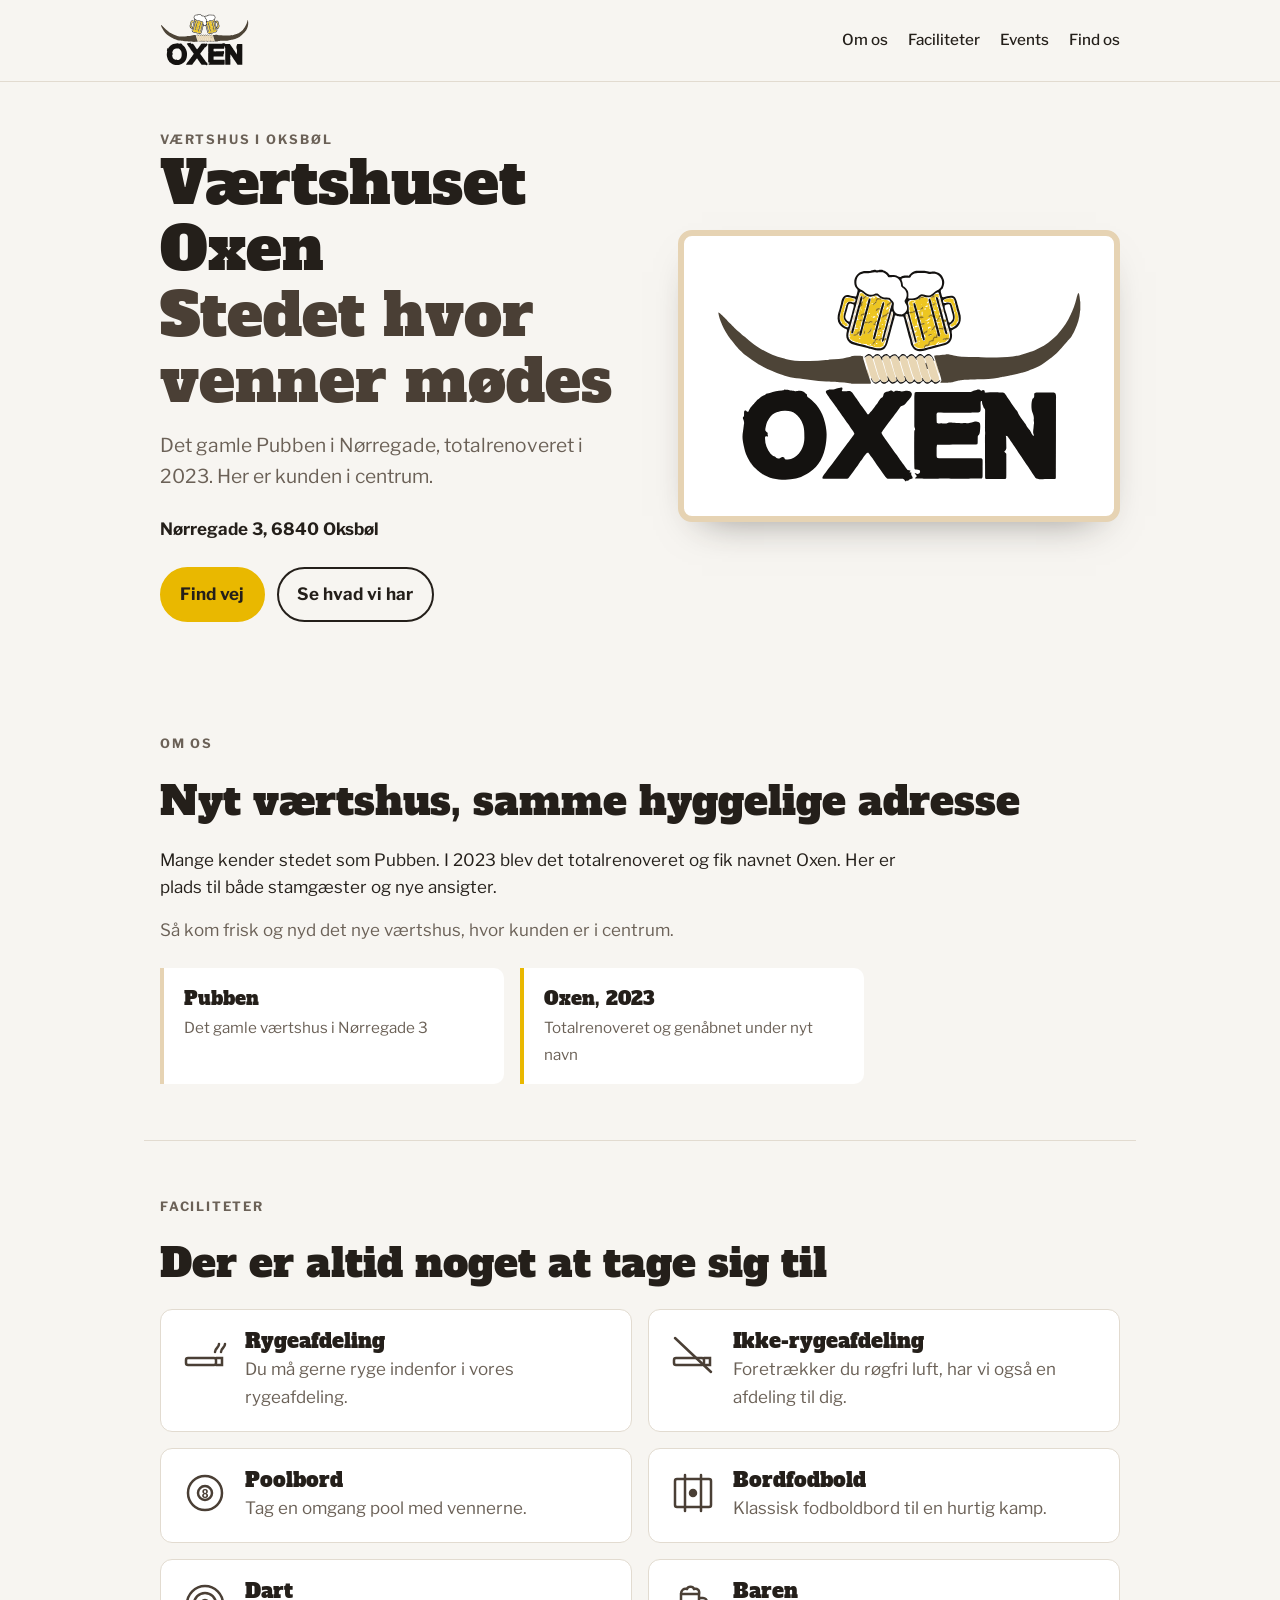
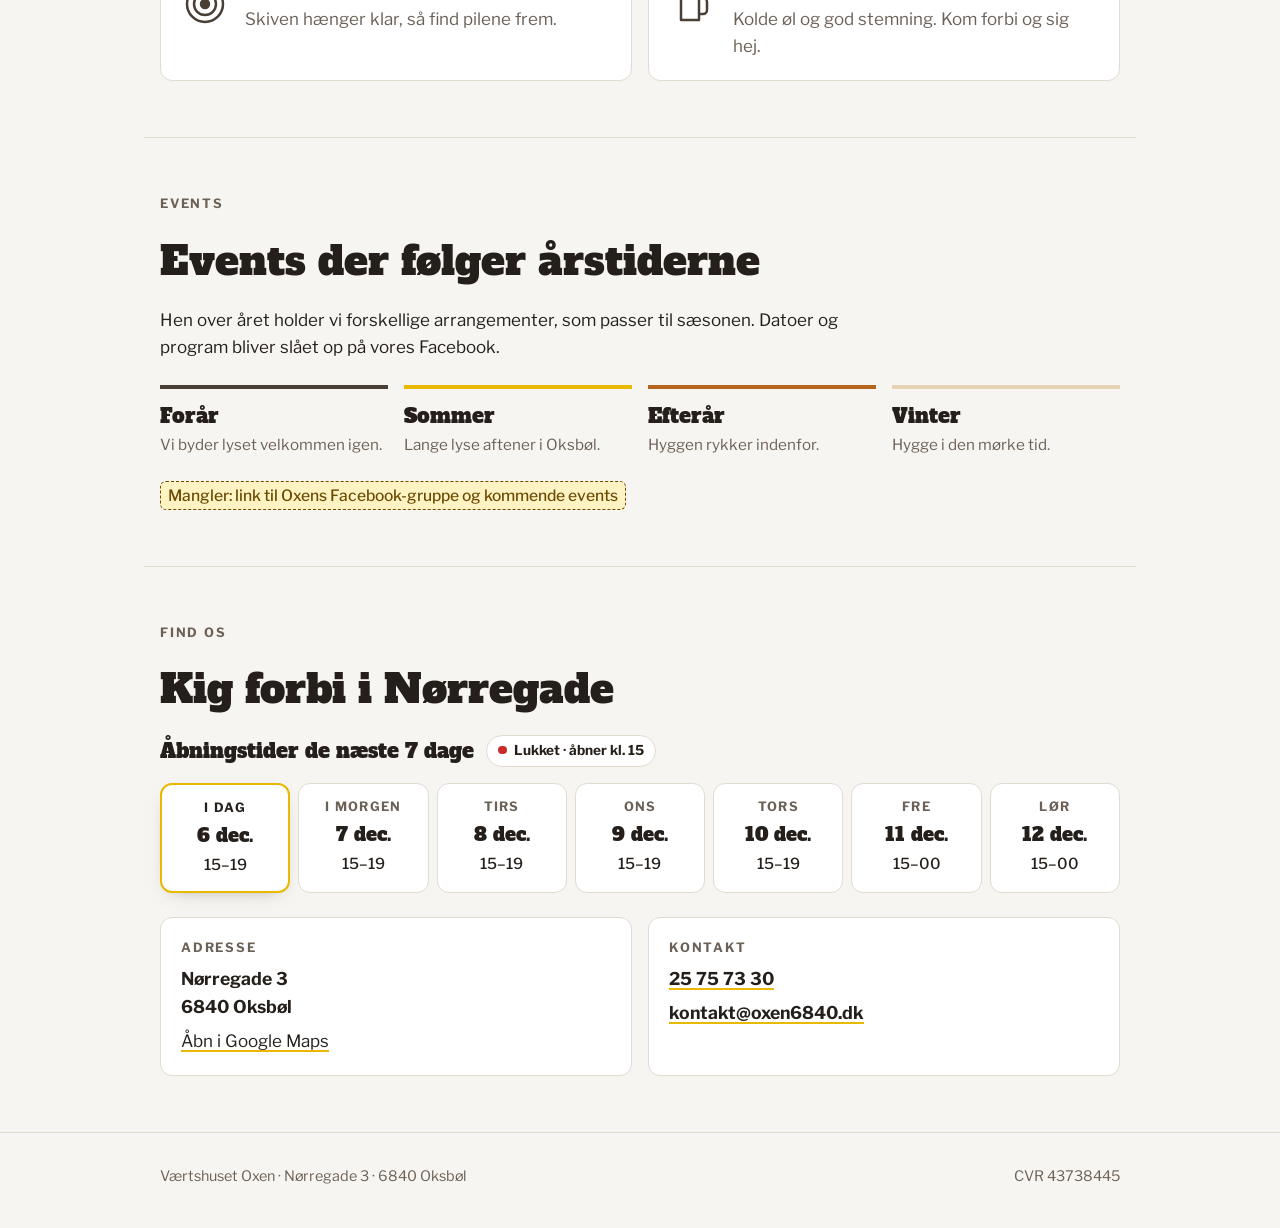
==== index.html @ 6329ebc4 "Tilføj e-mail kontakt@oxen6840.dk Co-Authored-By: Claude Opus 5.5 (1M context) <noreply@anthropic.co" ====
<!doctype html>
<html lang="da">
<head>
<meta charset="utf-8">
<meta name="viewport" content="width=device-width, initial-scale=1, viewport-fit=cover">
<title>Værtshuset Oxen</title>
<meta name="description" content="Værtshuset Oxen i Nørregade 3, Oksbøl. Stedet hvor venner mødes. Tidligere Pubben, totalrenoveret i 2023. Ryge- og ikke-rygeafdeling, poolbord, bordfodbold og dart.">
<meta property="og:title" content="Værtshuset Oxen, Oksbøl">
<meta property="og:description" content="Stedet hvor venner mødes. Nørregade 3, 6840 Oksbøl.">
<link rel="canonical" href="https://oxen6840.dk/">
<meta property="og:url" content="https://oxen6840.dk/">
<meta property="og:type" content="website">
<meta property="og:locale" content="da_DK">
<meta property="og:image" content="https://oxen6840.dk/oxen-logo.jpg">
<link rel="icon" href="oxen-logo.svg" type="image/svg+xml">
<link rel="preconnect" href="https://fonts.googleapis.com">
<link rel="preconnect" href="https://fonts.gstatic.com" crossorigin>
<link rel="stylesheet" href="https://fonts.googleapis.com/css2?family=Alfa+Slab+One&family=Libre+Franklin:wght@400;500;700&display=swap">
<style>
/* Layout: et skilt over baren. Logoet på en hvid plade, derefter korte sektioner i én kolonne med et 2x2-gitter til faciliteterne. */
:root {
  --bg: #f7f5f1;         /* lys, let varm grund */
  --surface: #ffffff;
  --ink: #241f1a;        /* næsten sort, trukket mod hornets brun */
  --muted: #6b6157;
  --horn: #4a3f35;       /* hornene i logoet */
  --beer: #e9b800;       /* øllet i logoet */
  --beer-ink: #241f1a;
  --rope: #e6d3b3;       /* rebet om hornene */
  --line: #e2dbd0;
  --logo-ink: #141210;
  --logo-horn: #4d4437;
  --todo-bg: #fff3c4;
  --todo-ink: #6a4b00;
  --display: "Alfa Slab One", "Rockwell", "Georgia", serif;
  --body: "Libre Franklin", "Helvetica Neue", Arial, sans-serif;
  color-scheme: light;
}
@media (prefers-color-scheme: dark) {
  :root:not([data-theme="light"]) {
    --bg: #1b1713; --surface: #26201b; --ink: #f2ece4; --muted: #b4a898;
    --horn: #d9c7ad; --beer: #f2c318; --beer-ink: #1b1713; --rope: #4d4133;
    --line: #3a3129; --logo-ink: #f2ece4; --logo-horn: #9a8770; --todo-bg: #4a3b00; --todo-ink: #ffe27a; color-scheme: dark;
  }
}
:root[data-theme="dark"] {
  --bg: #1b1713; --surface: #26201b; --ink: #f2ece4; --muted: #b4a898;
  --horn: #d9c7ad; --beer: #f2c318; --beer-ink: #1b1713; --rope: #4d4133;
  --line: #3a3129; --logo-ink: #f2ece4; --logo-horn: #9a8770; --todo-bg: #4a3b00; --todo-ink: #ffe27a; color-scheme: dark;
}

* { box-sizing: border-box; }
html { -webkit-text-size-adjust: 100%; }
body {
  margin: 0;
  background: var(--bg);
  color: var(--ink);
  font-family: var(--body);
  font-size: 1.0625rem;
  line-height: 1.6;
}
img { max-width: 100%; height: auto; display: block; }
a { color: inherit; text-decoration-color: var(--beer); text-decoration-thickness: 2px; text-underline-offset: 3px; }
a:focus-visible, button:focus-visible { outline: 3px solid var(--beer); outline-offset: 3px; border-radius: 4px; }

.wrap {
  max-width: 62rem;
  margin: 0 auto;
  padding-left: max(16px, env(safe-area-inset-left, 0px));
  padding-right: max(16px, env(safe-area-inset-right, 0px));
}

h1, h2, h3 { font-family: var(--display); font-weight: 400; line-height: 1.1; text-wrap: balance; margin: 0; }
h2 { font-size: clamp(1.75rem, 4vw, 2.5rem); }
h3 { font-size: 1.25rem; }
p { margin: 0; }
.eyebrow {
  font-size: .8rem; font-weight: 700; letter-spacing: .14em; text-transform: uppercase; color: var(--muted);
}

/* Navigation */
.nav { border-bottom: 1px solid var(--line); }
.nav .wrap { display: flex; align-items: center; justify-content: space-between; gap: 1rem; padding-block: .9rem; flex-wrap: wrap; }
.nav .brand { display: block; color: var(--logo-ink); line-height: 0; }
.nav .brand svg { display: block; height: 52px; width: auto; }
.nav ul { list-style: none; display: flex; gap: 1.25rem; margin: 0; padding: 0; flex-wrap: wrap; font-weight: 500; font-size: .95rem; }
.nav ul a { text-decoration: none; }
.nav ul a:hover { text-decoration: underline; text-decoration-color: var(--beer); }

/* Hero */
.hero .wrap { display: grid; gap: 2rem; padding-block: 3rem 3.5rem; grid-template-columns: 1.1fr 1fr; align-items: center; }
.sign {
  background: #ffffff;              /* logoet har hvid baggrund, så pladen er altid hvid */
  border-radius: 14px;
  padding: clamp(1rem, 3vw, 2rem);
  border: 6px solid var(--rope);
  box-shadow: 0 18px 40px -24px rgba(36, 31, 26, .55);
}
.hero h1 { font-size: clamp(2.4rem, 6vw, 3.75rem); }
.hero h1 span { display: block; color: var(--horn); }
.hero .lead { margin-top: 1rem; font-size: 1.2rem; max-width: 34ch; color: var(--muted); }
.hero .addr { margin-top: 1.5rem; font-weight: 700; }
.actions { display: flex; gap: .75rem; flex-wrap: wrap; margin-top: 1.5rem; }
.btn {
  display: inline-flex; align-items: center; gap: .5rem; padding: .75rem 1.15rem;
  border-radius: 999px; font-weight: 700; text-decoration: none; border: 2px solid var(--ink);
}
.btn.primary { background: var(--beer); color: var(--beer-ink); border-color: var(--beer); }
.btn:hover { transform: translateY(-1px); }

/* Sektioner */
section.block .wrap { padding-block: 3.5rem; display: grid; gap: 1.5rem; }
section.block + section.block .wrap { border-top: 1px solid var(--line); }
.prose { max-width: 62ch; display: grid; gap: 1rem; color: var(--ink); }
.prose .muted { color: var(--muted); }

/* Historie: før og nu */
.timeline { display: grid; grid-template-columns: repeat(2, minmax(0, 1fr)); gap: 1rem; max-width: 44rem; }
.timeline div { padding: 1rem 1.25rem; border-left: 4px solid var(--rope); background: var(--surface); border-radius: 0 10px 10px 0; }
.timeline div:last-child { border-left-color: var(--beer); }
.timeline strong { display: block; font-family: var(--display); font-weight: 400; font-size: 1.15rem; }
.timeline span { color: var(--muted); font-size: .95rem; }

/* Faciliteter */
.grid { display: grid; grid-template-columns: repeat(2, minmax(0, 1fr)); gap: 1rem; }
.item {
  background: var(--surface); border: 1px solid var(--line); border-radius: 12px;
  padding: 1.25rem; display: grid; grid-template-columns: 3rem minmax(0, 1fr); gap: 1rem; align-items: start;
}
.item svg { width: 3rem; height: 3rem; color: var(--horn); }
.item p { color: var(--muted); margin-top: .25rem; }

/* Årstider */
.seasons { display: grid; grid-template-columns: repeat(4, minmax(0, 1fr)); gap: 1rem; }
.season { padding-top: 1rem; border-top: 4px solid var(--horn); }
.season:nth-child(2) { border-top-color: var(--beer); }
.season:nth-child(3) { border-top-color: #b5651d; }
.season:nth-child(4) { border-top-color: var(--rope); }
.season p { color: var(--muted); font-size: .95rem; margin-top: .35rem; }

/* Besøg */
.visit { display: grid; grid-template-columns: repeat(2, minmax(0, 1fr)); gap: 1rem; }

/* Åbningstider, 7 dage */
.hours { display: grid; gap: 1rem; }
.hours-head { display: flex; align-items: center; gap: .75rem; flex-wrap: wrap; }
.status { font-size: .85rem; font-weight: 700; padding: .25rem .7rem; border-radius: 999px; background: var(--surface); border: 1px solid var(--line); }
.status::before { content: ""; display: inline-block; width: .55rem; height: .55rem; border-radius: 50%; margin-right: .45rem; vertical-align: .05rem; background: var(--muted); }
.status.open::before { background: #2f9e44; }
.status.closed::before { background: #c92a2a; }
.days { list-style: none; margin: 0; padding: 0; display: grid; grid-template-columns: repeat(7, minmax(0, 1fr)); gap: .5rem; }
.day { background: var(--surface); border: 1px solid var(--line); border-radius: 12px; padding: .85rem .75rem; display: grid; gap: .15rem; text-align: center; align-content: start; }
.day .wd { font-size: .8rem; font-weight: 700; letter-spacing: .1em; text-transform: uppercase; color: var(--muted); }
.day .dt { font-family: var(--display); font-size: 1.15rem; }
.day .tm { font-variant-numeric: tabular-nums; font-weight: 500; font-size: .95rem; }
.day.is-closed .tm { color: var(--muted); }
.day.is-unknown .tm { color: var(--todo-ink); }
.day.today { border: 2px solid var(--beer); box-shadow: 0 6px 18px -12px rgba(36, 31, 26, .5); }
.day.today .wd { color: var(--ink); }
.day .special { font-size: .75rem; color: var(--muted); }
.hours-note { color: var(--muted); }
.card { background: var(--surface); border: 1px solid var(--line); border-radius: 12px; padding: 1.25rem; display: grid; gap: .4rem; align-content: start; }
.card .val { font-weight: 700; font-size: 1.1rem; font-variant-numeric: tabular-nums; }
.card small { color: var(--muted); font-size: .85rem; line-height: 1.45; }

/* Felter der mangler info */
.todo {
  display: inline-block; background: var(--todo-bg); color: var(--todo-ink);
  border: 1px dashed currentColor; border-radius: 6px; padding: .05rem .45rem; font-weight: 500; font-size: .92em;
}

footer { border-top: 1px solid var(--line); color: var(--muted); font-size: .9rem; }
footer .wrap { padding-block: 2rem 2.5rem; display: flex; justify-content: space-between; gap: 1rem; flex-wrap: wrap; }

@media (max-width: 820px) {
  .hero .wrap { grid-template-columns: 1fr; padding-block: 2rem 2.5rem; }
  .seasons { grid-template-columns: repeat(2, minmax(0, 1fr)); }
  .visit { grid-template-columns: 1fr; }
  .days { grid-template-columns: 1fr; }
  .day { grid-template-columns: 5.5rem minmax(0, 1fr) auto; align-items: center; text-align: left; gap: .75rem; padding: .7rem 1rem; }
  .day .special { grid-column: 2 / 4; }
}
@media (max-width: 560px) {
  .grid, .timeline { grid-template-columns: 1fr; }
  .nav ul { gap: .9rem; font-size: .9rem; }
}
@media (prefers-reduced-motion: reduce) { .btn:hover { transform: none; } }
</style>
</head>
<body>

<header class="nav">
  <div class="wrap">
    <a class="brand" href="#top" aria-label="Oxen, til forsiden"><svg viewBox="-10 -10 1939 1143" width="89" height="52" aria-hidden="true"><use href="oxen-logo.svg#logo"/></svg></a>
    <nav aria-label="Hovedmenu">
      <ul>
        <li><a href="#om">Om os</a></li>
        <li><a href="#faciliteter">Faciliteter</a></li>
        <li><a href="#events">Events</a></li>
        <li><a href="#besog">Find os</a></li>
      </ul>
    </nav>
  </div>
</header>

<main id="top">
  <section class="hero">
    <div class="wrap">
      <div>
        <p class="eyebrow">Værtshus i Oksbøl</p>
        <h1>Værtshuset Oxen <span>Stedet hvor venner mødes</span></h1>
        <p class="lead">Det gamle Pubben i Nørregade, totalrenoveret i 2023. Her er kunden i centrum.</p>
        <p class="addr">Nørregade 3, 6840 Oksbøl</p>
        <div class="actions">
          <a class="btn primary" href="#besog">Find vej</a>
          <a class="btn" href="#faciliteter">Se hvad vi har</a>
        </div>
      </div>
      <div class="sign">
        <img src="oxen-logo.svg" width="960" height="566" alt="Oxen-logoet: to skummende ølkrus over et par oksehorn">
      </div>
    </div>
  </section>

  <section class="block" id="om">
    <div class="wrap">
      <p class="eyebrow">Om os</p>
      <h2>Nyt værtshus, samme hyggelige adresse</h2>
      <div class="prose">
        <p>Mange kender stedet som Pubben. I 2023 blev det totalrenoveret og fik navnet Oxen. Her er plads til både stamgæster og nye ansigter.</p>
        <p class="muted">Så kom frisk og nyd det nye værtshus, hvor kunden er i centrum.</p>
      </div>
      <div class="timeline" aria-label="Stedets historie">
        <div><strong>Pubben</strong><span>Det gamle værtshus i Nørregade 3</span></div>
        <div><strong>Oxen, 2023</strong><span>Totalrenoveret og genåbnet under nyt navn</span></div>
      </div>
    </div>
  </section>

  <section class="block" id="faciliteter">
    <div class="wrap">
      <p class="eyebrow">Faciliteter</p>
      <h2>Der er altid noget at tage sig til</h2>
      <div class="grid">
        <div class="item">
          <svg viewBox="0 0 48 48" fill="none" stroke="currentColor" stroke-width="2.5" stroke-linecap="round" aria-hidden="true"><rect x="5" y="28" width="30" height="7" rx="2"/><path d="M35 28h6v7h-6"/><path d="M40 22c0-4 4-4 4-8M34 22c0-4 4-4 4-8"/></svg>
          <div><h3>Rygeafdeling</h3><p>Du må gerne ryge indenfor i vores rygeafdeling.</p></div>
        </div>
        <div class="item">
          <svg viewBox="0 0 48 48" fill="none" stroke="currentColor" stroke-width="2.5" stroke-linecap="round" aria-hidden="true"><rect x="5" y="28" width="30" height="7" rx="2"/><path d="M35 28h6v7h-6"/><path d="M6 8l36 34"/></svg>
          <div><h3>Ikke-rygeafdeling</h3><p>Foretrækker du røgfri luft, har vi også en afdeling til dig.</p></div>
        </div>
        <div class="item">
          <svg viewBox="0 0 48 48" fill="none" stroke="currentColor" stroke-width="2.5" aria-hidden="true"><circle cx="24" cy="24" r="17"/><circle cx="24" cy="24" r="7"/><text x="24" y="28.5" text-anchor="middle" font-size="12" font-family="Arial, sans-serif" font-weight="700" fill="currentColor" stroke="none">8</text></svg>
          <div><h3>Poolbord</h3><p>Tag en omgang pool med vennerne.</p></div>
        </div>
        <div class="item">
          <svg viewBox="0 0 48 48" fill="none" stroke="currentColor" stroke-width="2.5" stroke-linecap="round" aria-hidden="true"><rect x="6" y="10" width="36" height="28" rx="2"/><path d="M16 6v36M32 6v36"/><circle cx="24" cy="24" r="3" fill="currentColor"/></svg>
          <div><h3>Bordfodbold</h3><p>Klassisk fodboldbord til en hurtig kamp.</p></div>
        </div>
        <div class="item">
          <svg viewBox="0 0 48 48" fill="none" stroke="currentColor" stroke-width="2.5" stroke-linecap="round" aria-hidden="true"><circle cx="24" cy="24" r="18"/><circle cx="24" cy="24" r="11"/><circle cx="24" cy="24" r="4" fill="currentColor"/></svg>
          <div><h3>Dart</h3><p>Skiven hænger klar, så find pilene frem.</p></div>
        </div>
        <div class="item">
          <svg viewBox="0 0 48 48" fill="none" stroke="currentColor" stroke-width="2.5" stroke-linejoin="round" aria-hidden="true"><path d="M12 14h18v26H12z"/><path d="M30 18h4a4 4 0 0 1 4 4v8a4 4 0 0 1-4 4h-4"/><path d="M12 14c0-4 3-6 6-5 1-3 6-3 7 0 3-1 6 1 5 5"/></svg>
          <div><h3>Baren</h3><p>Kolde øl og god stemning. Kom forbi og sig hej.</p></div>
        </div>
      </div>
    </div>
  </section>

  <section class="block" id="events">
    <div class="wrap">
      <p class="eyebrow">Events</p>
      <h2>Events der følger årstiderne</h2>
      <p class="prose muted">Hen over året holder vi forskellige arrangementer, som passer til sæsonen. Datoer og program bliver slået op på vores Facebook.</p>
      <div class="seasons">
        <div class="season"><h3>Forår</h3><p>Vi byder lyset velkommen igen.</p></div>
        <div class="season"><h3>Sommer</h3><p>Lange lyse aftener i Oksbøl.</p></div>
        <div class="season"><h3>Efterår</h3><p>Hyggen rykker indenfor.</p></div>
        <div class="season"><h3>Vinter</h3><p>Hygge i den mørke tid.</p></div>
      </div>
      <p><span class="todo">Mangler: link til Oxens Facebook-gruppe og kommende events</span></p>
    </div>
  </section>

  <section class="block" id="besog">
    <div class="wrap">
      <p class="eyebrow">Find os</p>
      <h2>Kig forbi i Nørregade</h2>
      <div class="hours" aria-labelledby="hours-title">
        <div class="hours-head">
          <h3 id="hours-title">Åbningstider de næste 7 dage</h3>
          <span class="status" id="hours-status" hidden></span>
        </div>
        <ol class="days" id="hours-days"></ol>
        <p class="hours-note" id="hours-note" hidden><span class="todo">Mangler: åbningstid for en eller flere dage.</span></p>
        <noscript><p class="hours-note">Slå JavaScript til for at se ugens åbningstider.</p></noscript>
      </div>
      <div class="visit">
        <div class="card">
          <span class="eyebrow">Adresse</span>
          <span class="val">Nørregade 3<br>6840 Oksbøl</span>
          <a href="https://www.google.com/maps/search/?api=1&amp;query=N%C3%B8rregade+3%2C+6840+Oksb%C3%B8l" target="_blank" rel="noopener">Åbn i Google Maps</a>
        </div>
        <div class="card">
          <span class="eyebrow">Kontakt</span>
          <span class="val"><a href="tel:+4525757330">25 75 73 30</a></span>
          <span class="val"><a href="mailto:kontakt@oxen6840.dk">kontakt@oxen6840.dk</a></span>
        </div>
      </div>
    </div>
  </section>
</main>

<footer>
  <div class="wrap">
    <span>Værtshuset Oxen · Nørregade 3 · 6840 Oksbøl</span>
    <span>CVR 43738445</span>
  </div>
</footer>

<script>
/* ===== ÅBNINGSTIDER: ret kun her =====
   Ugedage: 0 = søndag, 1 = mandag ... 6 = lørdag.
   Skriv ["14:00", "24:00"] for åbent, "lukket" for lukket, eller null hvis tiden ikke er kendt endnu.
   Lukketid efter midnat skrives som fx "02:00". */
const AABNINGSTIDER = {
  1: ["15:00", "19:00"], // mandag
  2: ["15:00", "19:00"], // tirsdag
  3: ["15:00", "19:00"], // onsdag
  4: ["15:00", "19:00"], // torsdag
  5: ["15:00", "00:00"], // fredag
  6: ["15:00", "00:00"], // lørdag
  0: ["15:00", "19:00"]  // søndag
};
/* Særlige dage (helligdage, events) går forud for ugeplanen. Format "ÅÅÅÅ-MM-DD".
   Eksempel: "2026-12-24": { tid: "lukket", note: "Juleaften" } */
const SAERLIGE_DAGE = {
};
/* ===================================== */

(function () {
  const TZ = "Europe/Copenhagen";
  const list = document.getElementById("hours-days");
  const statusEl = document.getElementById("hours-status");
  const noteEl = document.getElementById("hours-note");
  if (!list) return;

  // Nuværende dato og klokkeslæt i dansk tid, uanset hvor den besøgende er.
  const parts = Object.fromEntries(new Intl.DateTimeFormat("en-CA", {
    timeZone: TZ, year: "numeric", month: "2-digit", day: "2-digit", hour: "2-digit", minute: "2-digit", hourCycle: "h23"
  }).formatToParts(new Date()).map(p => [p.type, p.value]));
  const today = new Date(Date.UTC(+parts.year, +parts.month - 1, +parts.day));
  const nowMin = (+parts.hour) * 60 + (+parts.minute);

  const iso = d => d.toISOString().slice(0, 10);
  const addDays = (d, n) => new Date(d.getTime() + n * 86400000);
  const toMin = t => { const [h, m] = t.split(":").map(Number); return h * 60 + m; };
  const fmt = t => { const [h, m] = t.split(":"); const hh = h === "24" ? "24" : String(+h).padStart(2, "0"); return m === "00" ? hh : hh + "." + m; };
  const wdFmt = new Intl.DateTimeFormat("da-DK", { weekday: "short", timeZone: "UTC" });
  const dtFmt = new Intl.DateTimeFormat("da-DK", { day: "numeric", month: "short", timeZone: "UTC" });

  function dayInfo(d) {
    const s = SAERLIGE_DAGE[iso(d)];
    if (s) return { tid: s.tid, note: s.note || "" };
    return { tid: AABNINGSTIDER[d.getUTCDay()], note: "" };
  }
  // Åbningsvindue i minutter fra dagens midnat; lukketid efter midnat lægges oven i.
  function windowOf(tid) {
    if (!Array.isArray(tid)) return null;
    const o = toMin(tid[0]); let c = toMin(tid[1]);
    if (c <= o) c += 1440;
    return [o, c];
  }

  let unknown = 0;
  for (let i = 0; i < 7; i++) {
    const d = addDays(today, i);
    const { tid, note } = dayInfo(d);
    const li = document.createElement("li");
    li.className = "day" + (i === 0 ? " today" : "");
    let tm;
    if (tid === null || tid === undefined) { tm = "Mangler"; li.classList.add("is-unknown"); unknown++; }
    else if (tid === "lukket") { tm = "Lukket"; li.classList.add("is-closed"); }
    else tm = fmt(tid[0]) + "–" + fmt(tid[1]);
    const wd = i === 0 ? "I dag" : i === 1 ? "I morgen" : wdFmt.format(d).replace(".", "");
    li.innerHTML = '<span class="wd"></span><span class="dt"></span><span class="tm"></span>' + (note ? '<span class="special"></span>' : "");
    li.querySelector(".wd").textContent = wd;
    li.querySelector(".dt").textContent = dtFmt.format(d).replace(".", "");
    li.querySelector(".tm").textContent = tm;
    if (note) li.querySelector(".special").textContent = note;
    if (i === 0) li.setAttribute("aria-current", "date");
    list.appendChild(li);
  }

  if (unknown === 7) { noteEl.hidden = false; return; }
  if (unknown > 0) noteEl.hidden = false;

  // Status lige nu: tjek også om gårsdagens åbning løber efter midnat.
  const yWin = windowOf(dayInfo(addDays(today, -1)).tid);
  const tInfo = dayInfo(today);
  const tWin = windowOf(tInfo.tid);
  let text, cls;
  if (yWin && nowMin + 1440 < yWin[1]) { text = "Åbent nu · lukker kl. " + fmt(dayInfo(addDays(today, -1)).tid[1]); cls = "open"; }
  else if (tWin && nowMin >= tWin[0] && nowMin < tWin[1]) { text = "Åbent nu · lukker kl. " + fmt(tInfo.tid[1]); cls = "open"; }
  else if (tWin && nowMin < tWin[0]) { text = "Lukket · åbner kl. " + fmt(tInfo.tid[0]); cls = "closed"; }
  else if (tInfo.tid === null || tInfo.tid === undefined) { return; }
  else { text = "Lukket nu"; cls = "closed"; }
  statusEl.textContent = text;
  statusEl.className = "status " + cls;
  statusEl.hidden = false;
})();
</script>

</body>
</html>
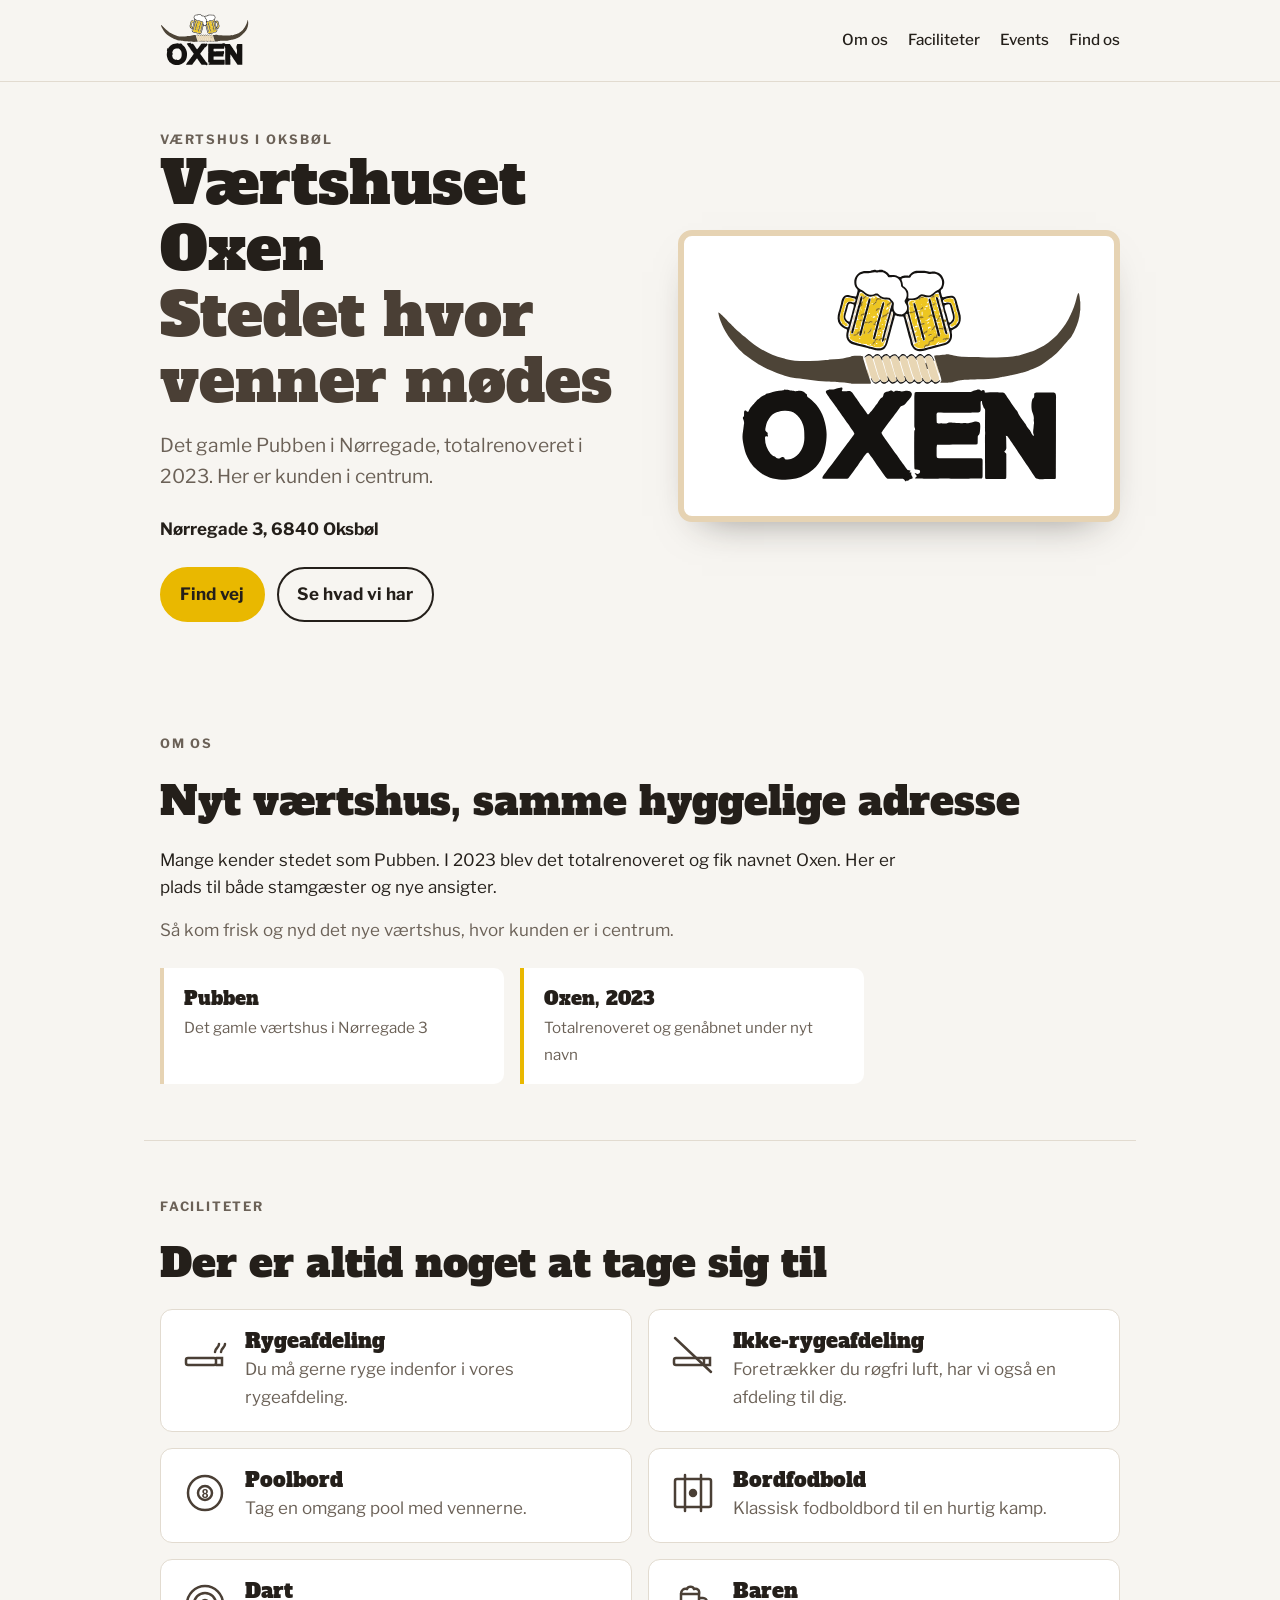
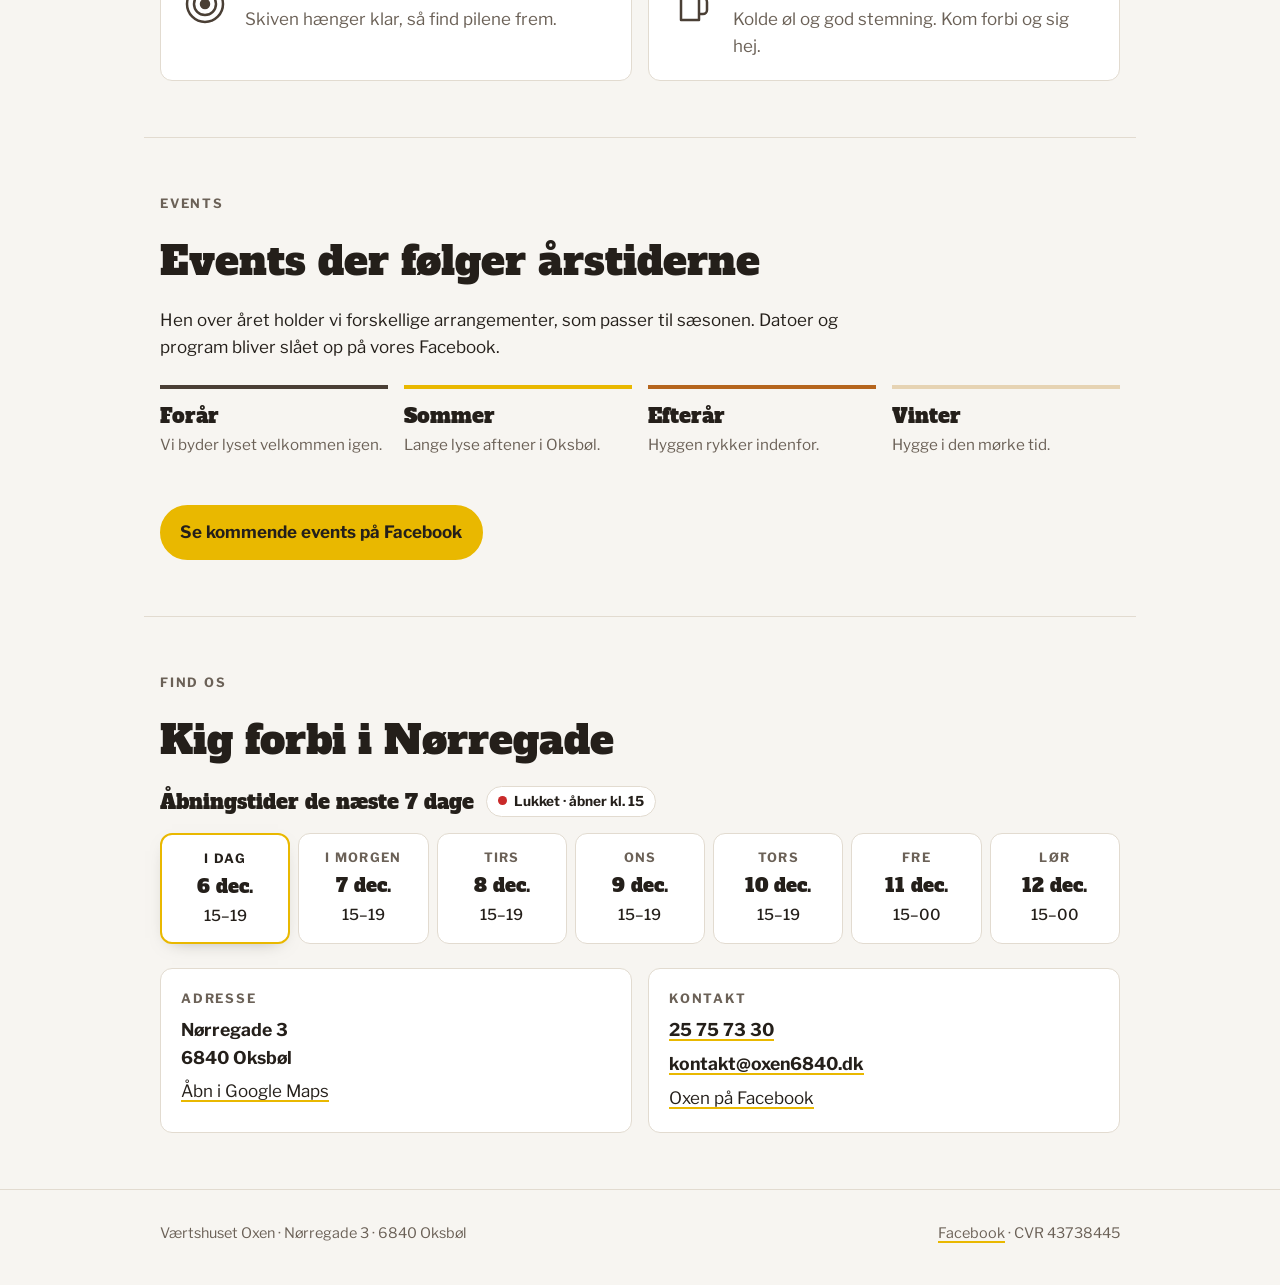
==== commit 1e545c05: "Tilføj link til Oxens Facebook Co-Authored-By: Claude Opus 5.5 (1M context) <noreply@anthropic.com> " ====
--- a/index.html
+++ b/index.html
@@ -281,7 +281,7 @@
         <div class="season"><h3>Efterår</h3><p>Hyggen rykker indenfor.</p></div>
         <div class="season"><h3>Vinter</h3><p>Hygge i den mørke tid.</p></div>
       </div>
-      <p><span class="todo">Mangler: link til Oxens Facebook-gruppe og kommende events</span></p>
+      <div class="actions"><a class="btn primary" href="https://www.facebook.com/share/19bXY2iPnA/" target="_blank" rel="noopener">Se kommende events på Facebook</a></div>
     </div>
   </section>
 
@@ -308,6 +308,7 @@
           <span class="eyebrow">Kontakt</span>
           <span class="val"><a href="tel:+4525757330">25 75 73 30</a></span>
           <span class="val"><a href="mailto:kontakt@oxen6840.dk">kontakt@oxen6840.dk</a></span>
+          <a href="https://www.facebook.com/share/19bXY2iPnA/" target="_blank" rel="noopener">Oxen på Facebook</a>
         </div>
       </div>
     </div>
@@ -317,7 +318,7 @@
 <footer>
   <div class="wrap">
     <span>Værtshuset Oxen · Nørregade 3 · 6840 Oksbøl</span>
-    <span>CVR 43738445</span>
+    <span><a href="https://www.facebook.com/share/19bXY2iPnA/" target="_blank" rel="noopener">Facebook</a> · CVR 43738445</span>
   </div>
 </footer>
 
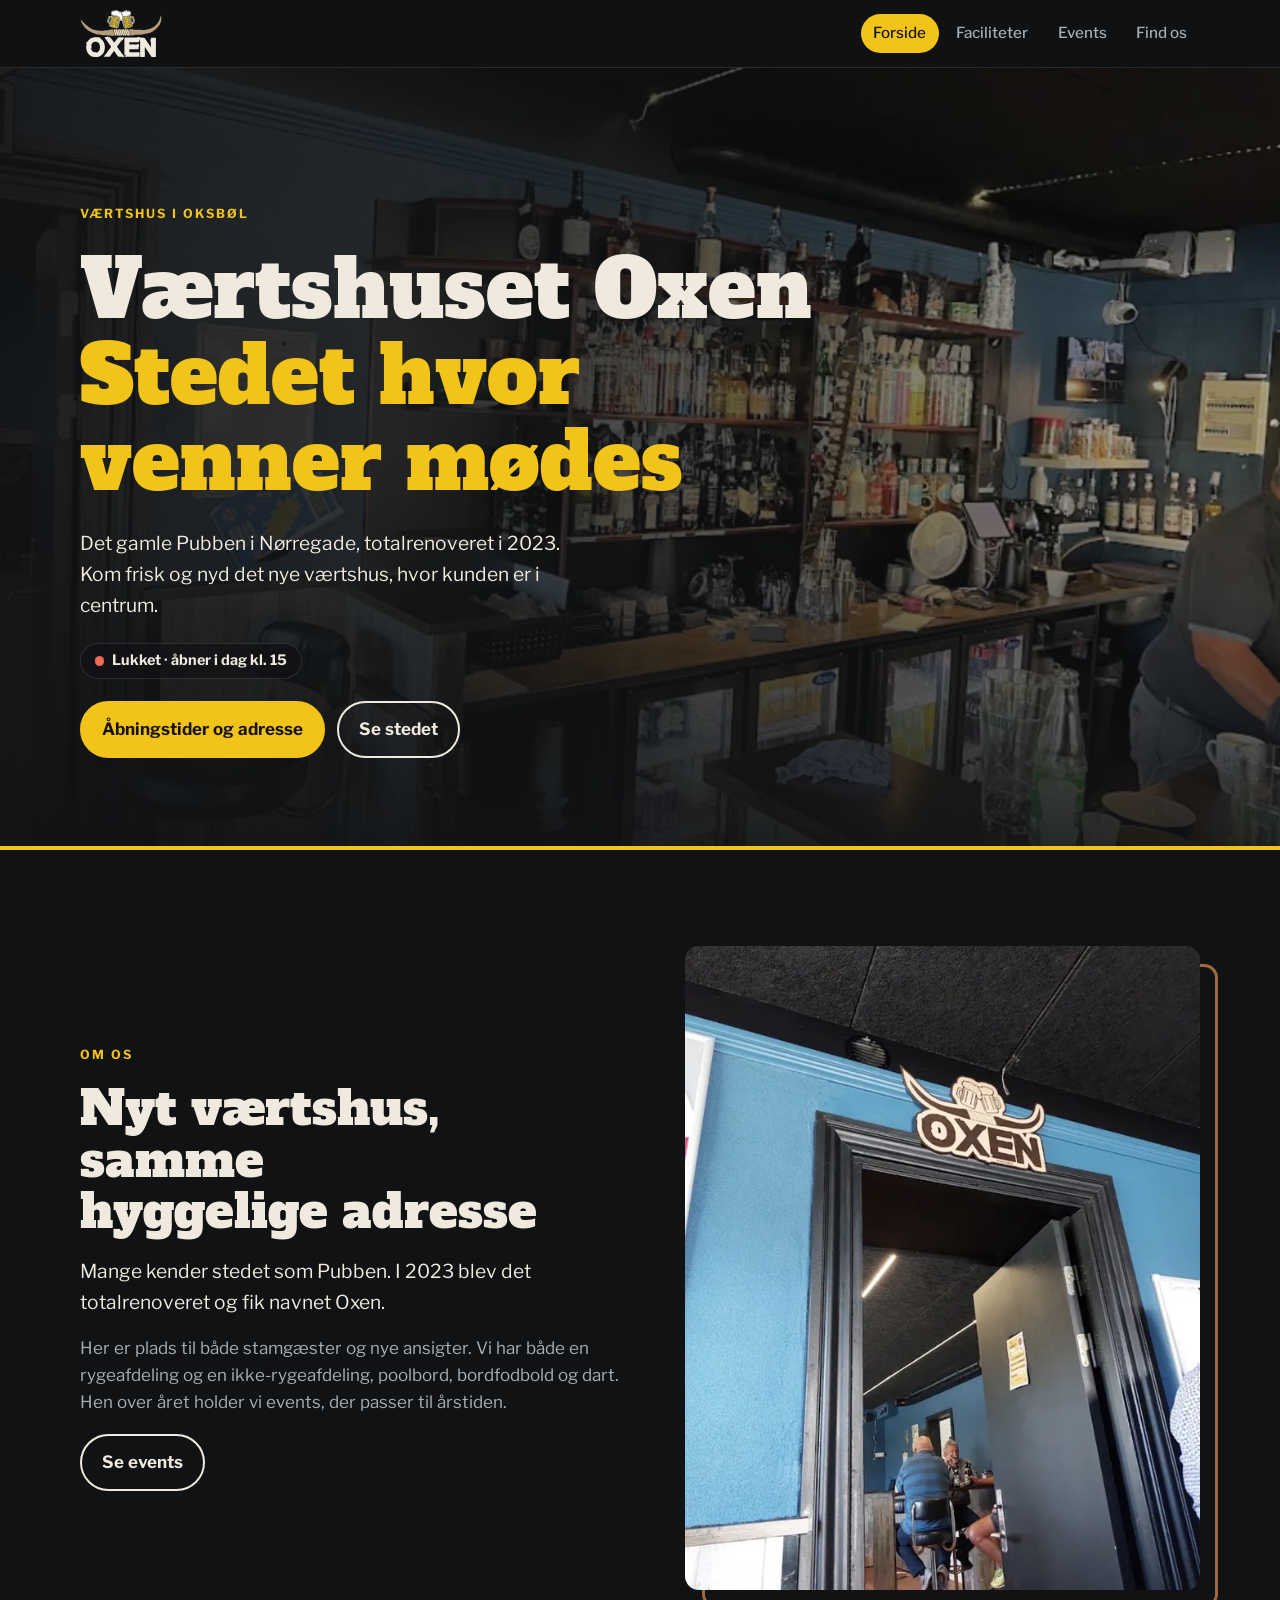
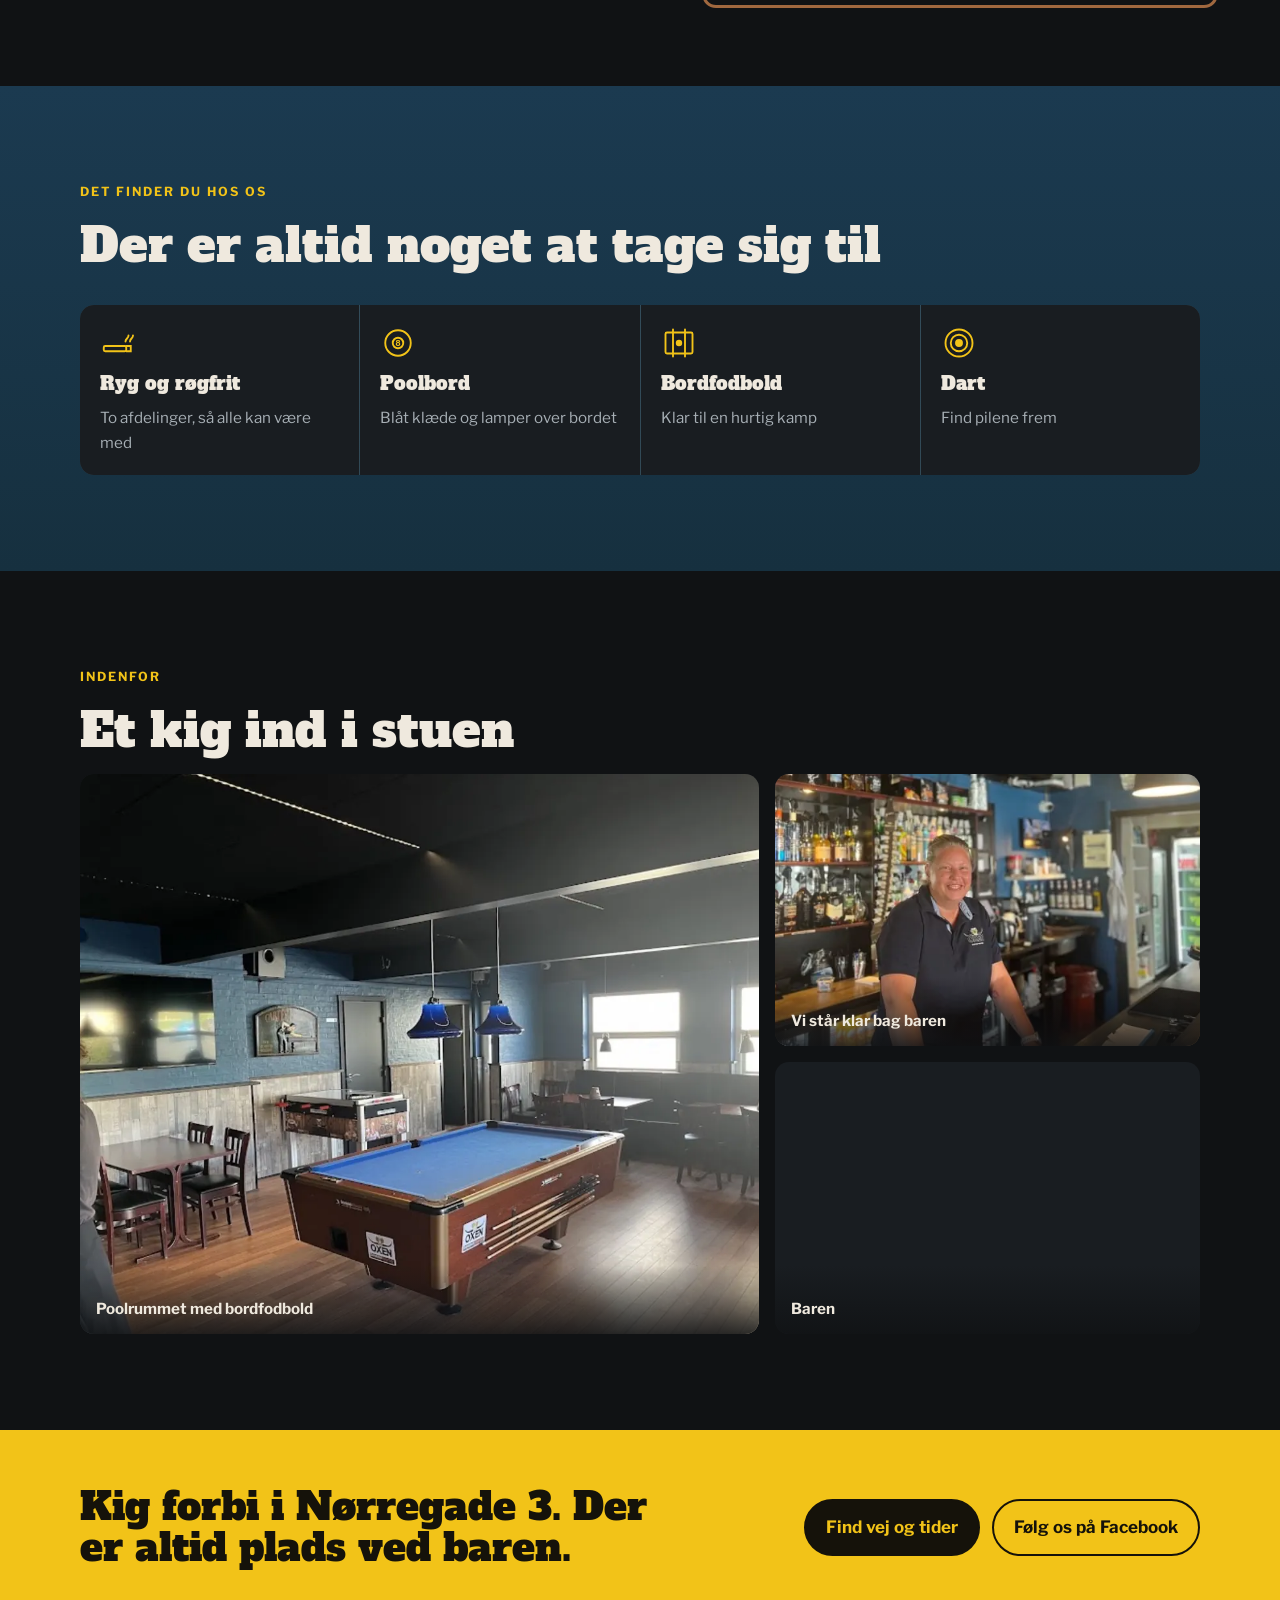
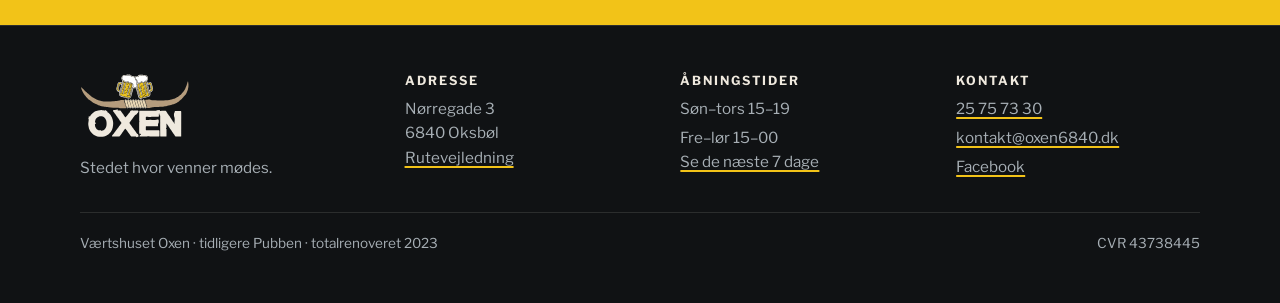
==== commit 3b716f8c: "Nyt design med fotos og flere sider Siden er delt op i forside, faciliteter, events og find os, med " ====
--- a/index.html
+++ b/index.html
@@ -4,416 +4,129 @@
 <meta charset="utf-8">
 <meta name="viewport" content="width=device-width, initial-scale=1, viewport-fit=cover">
 <title>Værtshuset Oxen</title>
-<meta name="description" content="Værtshuset Oxen i Nørregade 3, Oksbøl. Stedet hvor venner mødes. Tidligere Pubben, totalrenoveret i 2023. Ryge- og ikke-rygeafdeling, poolbord, bordfodbold og dart.">
-<meta property="og:title" content="Værtshuset Oxen, Oksbøl">
-<meta property="og:description" content="Stedet hvor venner mødes. Nørregade 3, 6840 Oksbøl.">
+<meta name="description" content="Værtshuset Oxen i Nørregade 3, Oksbøl. Stedet hvor venner mødes. Tidligere Pubben, totalrenoveret i 2023.">
 <link rel="canonical" href="https://oxen6840.dk/">
-<meta property="og:url" content="https://oxen6840.dk/">
 <meta property="og:type" content="website">
 <meta property="og:locale" content="da_DK">
-<meta property="og:image" content="https://oxen6840.dk/oxen-logo.jpg">
+<meta property="og:title" content="Værtshuset Oxen">
+<meta property="og:description" content="Værtshuset Oxen i Nørregade 3, Oksbøl. Stedet hvor venner mødes. Tidligere Pubben, totalrenoveret i 2023.">
+<meta property="og:url" content="https://oxen6840.dk/">
+<meta property="og:image" content="https://oxen6840.dk/billeder/bar-1179.webp">
+<meta name="theme-color" content="#101214">
 <link rel="icon" href="oxen-logo.svg" type="image/svg+xml">
 <link rel="preconnect" href="https://fonts.googleapis.com">
 <link rel="preconnect" href="https://fonts.gstatic.com" crossorigin>
-<link rel="stylesheet" href="https://fonts.googleapis.com/css2?family=Alfa+Slab+One&family=Libre+Franklin:wght@400;500;700&display=swap">
-<style>
-/* Layout: et skilt over baren. Logoet på en hvid plade, derefter korte sektioner i én kolonne med et 2x2-gitter til faciliteterne. */
-:root {
-  --bg: #f7f5f1;         /* lys, let varm grund */
-  --surface: #ffffff;
-  --ink: #241f1a;        /* næsten sort, trukket mod hornets brun */
-  --muted: #6b6157;
-  --horn: #4a3f35;       /* hornene i logoet */
-  --beer: #e9b800;       /* øllet i logoet */
-  --beer-ink: #241f1a;
-  --rope: #e6d3b3;       /* rebet om hornene */
-  --line: #e2dbd0;
-  --logo-ink: #141210;
-  --logo-horn: #4d4437;
-  --todo-bg: #fff3c4;
-  --todo-ink: #6a4b00;
-  --display: "Alfa Slab One", "Rockwell", "Georgia", serif;
-  --body: "Libre Franklin", "Helvetica Neue", Arial, sans-serif;
-  color-scheme: light;
-}
-@media (prefers-color-scheme: dark) {
-  :root:not([data-theme="light"]) {
-    --bg: #1b1713; --surface: #26201b; --ink: #f2ece4; --muted: #b4a898;
-    --horn: #d9c7ad; --beer: #f2c318; --beer-ink: #1b1713; --rope: #4d4133;
-    --line: #3a3129; --logo-ink: #f2ece4; --logo-horn: #9a8770; --todo-bg: #4a3b00; --todo-ink: #ffe27a; color-scheme: dark;
-  }
-}
-:root[data-theme="dark"] {
-  --bg: #1b1713; --surface: #26201b; --ink: #f2ece4; --muted: #b4a898;
-  --horn: #d9c7ad; --beer: #f2c318; --beer-ink: #1b1713; --rope: #4d4133;
-  --line: #3a3129; --logo-ink: #f2ece4; --logo-horn: #9a8770; --todo-bg: #4a3b00; --todo-ink: #ffe27a; color-scheme: dark;
-}
-
-* { box-sizing: border-box; }
-html { -webkit-text-size-adjust: 100%; }
-body {
-  margin: 0;
-  background: var(--bg);
-  color: var(--ink);
-  font-family: var(--body);
-  font-size: 1.0625rem;
-  line-height: 1.6;
-}
-img { max-width: 100%; height: auto; display: block; }
-a { color: inherit; text-decoration-color: var(--beer); text-decoration-thickness: 2px; text-underline-offset: 3px; }
-a:focus-visible, button:focus-visible { outline: 3px solid var(--beer); outline-offset: 3px; border-radius: 4px; }
-
-.wrap {
-  max-width: 62rem;
-  margin: 0 auto;
-  padding-left: max(16px, env(safe-area-inset-left, 0px));
-  padding-right: max(16px, env(safe-area-inset-right, 0px));
-}
-
-h1, h2, h3 { font-family: var(--display); font-weight: 400; line-height: 1.1; text-wrap: balance; margin: 0; }
-h2 { font-size: clamp(1.75rem, 4vw, 2.5rem); }
-h3 { font-size: 1.25rem; }
-p { margin: 0; }
-.eyebrow {
-  font-size: .8rem; font-weight: 700; letter-spacing: .14em; text-transform: uppercase; color: var(--muted);
-}
-
-/* Navigation */
-.nav { border-bottom: 1px solid var(--line); }
-.nav .wrap { display: flex; align-items: center; justify-content: space-between; gap: 1rem; padding-block: .9rem; flex-wrap: wrap; }
-.nav .brand { display: block; color: var(--logo-ink); line-height: 0; }
-.nav .brand svg { display: block; height: 52px; width: auto; }
-.nav ul { list-style: none; display: flex; gap: 1.25rem; margin: 0; padding: 0; flex-wrap: wrap; font-weight: 500; font-size: .95rem; }
-.nav ul a { text-decoration: none; }
-.nav ul a:hover { text-decoration: underline; text-decoration-color: var(--beer); }
-
-/* Hero */
-.hero .wrap { display: grid; gap: 2rem; padding-block: 3rem 3.5rem; grid-template-columns: 1.1fr 1fr; align-items: center; }
-.sign {
-  background: #ffffff;              /* logoet har hvid baggrund, så pladen er altid hvid */
-  border-radius: 14px;
-  padding: clamp(1rem, 3vw, 2rem);
-  border: 6px solid var(--rope);
-  box-shadow: 0 18px 40px -24px rgba(36, 31, 26, .55);
-}
-.hero h1 { font-size: clamp(2.4rem, 6vw, 3.75rem); }
-.hero h1 span { display: block; color: var(--horn); }
-.hero .lead { margin-top: 1rem; font-size: 1.2rem; max-width: 34ch; color: var(--muted); }
-.hero .addr { margin-top: 1.5rem; font-weight: 700; }
-.actions { display: flex; gap: .75rem; flex-wrap: wrap; margin-top: 1.5rem; }
-.btn {
-  display: inline-flex; align-items: center; gap: .5rem; padding: .75rem 1.15rem;
-  border-radius: 999px; font-weight: 700; text-decoration: none; border: 2px solid var(--ink);
-}
-.btn.primary { background: var(--beer); color: var(--beer-ink); border-color: var(--beer); }
-.btn:hover { transform: translateY(-1px); }
-
-/* Sektioner */
-section.block .wrap { padding-block: 3.5rem; display: grid; gap: 1.5rem; }
-section.block + section.block .wrap { border-top: 1px solid var(--line); }
-.prose { max-width: 62ch; display: grid; gap: 1rem; color: var(--ink); }
-.prose .muted { color: var(--muted); }
-
-/* Historie: før og nu */
-.timeline { display: grid; grid-template-columns: repeat(2, minmax(0, 1fr)); gap: 1rem; max-width: 44rem; }
-.timeline div { padding: 1rem 1.25rem; border-left: 4px solid var(--rope); background: var(--surface); border-radius: 0 10px 10px 0; }
-.timeline div:last-child { border-left-color: var(--beer); }
-.timeline strong { display: block; font-family: var(--display); font-weight: 400; font-size: 1.15rem; }
-.timeline span { color: var(--muted); font-size: .95rem; }
-
-/* Faciliteter */
-.grid { display: grid; grid-template-columns: repeat(2, minmax(0, 1fr)); gap: 1rem; }
-.item {
-  background: var(--surface); border: 1px solid var(--line); border-radius: 12px;
-  padding: 1.25rem; display: grid; grid-template-columns: 3rem minmax(0, 1fr); gap: 1rem; align-items: start;
-}
-.item svg { width: 3rem; height: 3rem; color: var(--horn); }
-.item p { color: var(--muted); margin-top: .25rem; }
-
-/* Årstider */
-.seasons { display: grid; grid-template-columns: repeat(4, minmax(0, 1fr)); gap: 1rem; }
-.season { padding-top: 1rem; border-top: 4px solid var(--horn); }
-.season:nth-child(2) { border-top-color: var(--beer); }
-.season:nth-child(3) { border-top-color: #b5651d; }
-.season:nth-child(4) { border-top-color: var(--rope); }
-.season p { color: var(--muted); font-size: .95rem; margin-top: .35rem; }
-
-/* Besøg */
-.visit { display: grid; grid-template-columns: repeat(2, minmax(0, 1fr)); gap: 1rem; }
-
-/* Åbningstider, 7 dage */
-.hours { display: grid; gap: 1rem; }
-.hours-head { display: flex; align-items: center; gap: .75rem; flex-wrap: wrap; }
-.status { font-size: .85rem; font-weight: 700; padding: .25rem .7rem; border-radius: 999px; background: var(--surface); border: 1px solid var(--line); }
-.status::before { content: ""; display: inline-block; width: .55rem; height: .55rem; border-radius: 50%; margin-right: .45rem; vertical-align: .05rem; background: var(--muted); }
-.status.open::before { background: #2f9e44; }
-.status.closed::before { background: #c92a2a; }
-.days { list-style: none; margin: 0; padding: 0; display: grid; grid-template-columns: repeat(7, minmax(0, 1fr)); gap: .5rem; }
-.day { background: var(--surface); border: 1px solid var(--line); border-radius: 12px; padding: .85rem .75rem; display: grid; gap: .15rem; text-align: center; align-content: start; }
-.day .wd { font-size: .8rem; font-weight: 700; letter-spacing: .1em; text-transform: uppercase; color: var(--muted); }
-.day .dt { font-family: var(--display); font-size: 1.15rem; }
-.day .tm { font-variant-numeric: tabular-nums; font-weight: 500; font-size: .95rem; }
-.day.is-closed .tm { color: var(--muted); }
-.day.is-unknown .tm { color: var(--todo-ink); }
-.day.today { border: 2px solid var(--beer); box-shadow: 0 6px 18px -12px rgba(36, 31, 26, .5); }
-.day.today .wd { color: var(--ink); }
-.day .special { font-size: .75rem; color: var(--muted); }
-.hours-note { color: var(--muted); }
-.card { background: var(--surface); border: 1px solid var(--line); border-radius: 12px; padding: 1.25rem; display: grid; gap: .4rem; align-content: start; }
-.card .val { font-weight: 700; font-size: 1.1rem; font-variant-numeric: tabular-nums; }
-.card small { color: var(--muted); font-size: .85rem; line-height: 1.45; }
-
-/* Felter der mangler info */
-.todo {
-  display: inline-block; background: var(--todo-bg); color: var(--todo-ink);
-  border: 1px dashed currentColor; border-radius: 6px; padding: .05rem .45rem; font-weight: 500; font-size: .92em;
-}
-
-footer { border-top: 1px solid var(--line); color: var(--muted); font-size: .9rem; }
-footer .wrap { padding-block: 2rem 2.5rem; display: flex; justify-content: space-between; gap: 1rem; flex-wrap: wrap; }
-
-@media (max-width: 820px) {
-  .hero .wrap { grid-template-columns: 1fr; padding-block: 2rem 2.5rem; }
-  .seasons { grid-template-columns: repeat(2, minmax(0, 1fr)); }
-  .visit { grid-template-columns: 1fr; }
-  .days { grid-template-columns: 1fr; }
-  .day { grid-template-columns: 5.5rem minmax(0, 1fr) auto; align-items: center; text-align: left; gap: .75rem; padding: .7rem 1rem; }
-  .day .special { grid-column: 2 / 4; }
-}
-@media (max-width: 560px) {
-  .grid, .timeline { grid-template-columns: 1fr; }
-  .nav ul { gap: .9rem; font-size: .9rem; }
-}
-@media (prefers-reduced-motion: reduce) { .btn:hover { transform: none; } }
-</style>
+<link rel="stylesheet" href="https://fonts.googleapis.com/css2?family=Alfa+Slab+One&amp;family=Libre+Franklin:wght@400;500;700&amp;display=swap">
+<link rel="stylesheet" href="styles.css">
+<script src="hours.js" defer></script>
 </head>
 <body>
 
-<header class="nav">
+<header class="site-header">
   <div class="wrap">
-    <a class="brand" href="#top" aria-label="Oxen, til forsiden"><svg viewBox="-10 -10 1939 1143" width="89" height="52" aria-hidden="true"><use href="oxen-logo.svg#logo"/></svg></a>
-    <nav aria-label="Hovedmenu">
-      <ul>
-        <li><a href="#om">Om os</a></li>
-        <li><a href="#faciliteter">Faciliteter</a></li>
-        <li><a href="#events">Events</a></li>
-        <li><a href="#besog">Find os</a></li>
-      </ul>
-    </nav>
+    <a class="brand" href="index.html" aria-label="Oxen, til forsiden"><svg viewBox="-10 -10 1939 1143" width="82" height="48" aria-hidden="true"><use href="oxen-logo.svg#logo"/></svg></a>
+    <nav aria-label="Hovedmenu"><ul class="menu"><li><a href="index.html" aria-current="page">Forside</a></li><li><a href="faciliteter.html">Faciliteter</a></li><li><a href="events.html">Events</a></li><li><a href="find-os.html">Find os</a></li></ul></nav>
   </div>
 </header>
 
-<main id="top">
-  <section class="hero">
-    <div class="wrap">
-      <div>
-        <p class="eyebrow">Værtshus i Oksbøl</p>
-        <h1>Værtshuset Oxen <span>Stedet hvor venner mødes</span></h1>
-        <p class="lead">Det gamle Pubben i Nørregade, totalrenoveret i 2023. Her er kunden i centrum.</p>
-        <p class="addr">Nørregade 3, 6840 Oksbøl</p>
-        <div class="actions">
-          <a class="btn primary" href="#besog">Find vej</a>
-          <a class="btn" href="#faciliteter">Se hvad vi har</a>
-        </div>
+<main>
+<section class="hero">
+  <img src="billeder/bar-1179.webp" srcset="billeder/bar-640.webp 640w, billeder/bar-1179.webp 1179w" sizes="100vw" width="1179" height="849" alt="Baren på Oxen med fyldte hylder og køleskabe med øl" fetchpriority="high">
+  <div class="wrap">
+    <p class="eyebrow">Værtshus i Oksbøl</p>
+    <h1>Værtshuset Oxen <span>Stedet hvor venner mødes</span></h1>
+    <p class="lead">Det gamle Pubben i Nørregade, totalrenoveret i 2023. Kom frisk og nyd det nye værtshus, hvor kunden er i centrum.</p>
+    <p class="status" data-status hidden></p>
+    <div class="actions">
+      <a class="btn primary" href="find-os.html">Åbningstider og adresse</a>
+      <a class="btn" href="faciliteter.html">Se stedet</a>
+    </div>
+  </div>
+</section>
+
+<section class="section">
+  <div class="wrap">
+    <div class="split">
+      <div class="stack">
+        <p class="eyebrow">Om os</p>
+        <h2>Nyt værtshus, samme hyggelige adresse</h2>
+        <p class="lead">Mange kender stedet som Pubben. I 2023 blev det totalrenoveret og fik navnet Oxen.</p>
+        <p class="muted">Her er plads til både stamgæster og nye ansigter. Vi har både en rygeafdeling og en ikke-rygeafdeling, poolbord, bordfodbold og dart. Hen over året holder vi events, der passer til årstiden.</p>
+        <div class="actions"><a class="btn" href="events.html">Se events</a></div>
       </div>
-      <div class="sign">
-        <img src="oxen-logo.svg" width="960" height="566" alt="Oxen-logoet: to skummende ølkrus over et par oksehorn">
-      </div>
+      <figure class="photo framed portrait">
+        <img src="billeder/indgang-1179.webp" srcset="billeder/indgang-640.webp 640w, billeder/indgang-1179.webp 1179w" sizes="(max-width: 900px) 100vw, 34rem" width="1179" height="1449" alt="Indgangen til Oxen med det udskårne Oxen-skilt over døren og gæster ved baren" loading="lazy" decoding="async">
+      </figure>
     </div>
-  </section>
+  </div>
+</section>
 
-  <section class="block" id="om">
-    <div class="wrap">
-      <p class="eyebrow">Om os</p>
-      <h2>Nyt værtshus, samme hyggelige adresse</h2>
-      <div class="prose">
-        <p>Mange kender stedet som Pubben. I 2023 blev det totalrenoveret og fik navnet Oxen. Her er plads til både stamgæster og nye ansigter.</p>
-        <p class="muted">Så kom frisk og nyd det nye værtshus, hvor kunden er i centrum.</p>
-      </div>
-      <div class="timeline" aria-label="Stedets historie">
-        <div><strong>Pubben</strong><span>Det gamle værtshus i Nørregade 3</span></div>
-        <div><strong>Oxen, 2023</strong><span>Totalrenoveret og genåbnet under nyt navn</span></div>
-      </div>
+<section class="section blue">
+  <div class="wrap stack">
+    <p class="eyebrow">Det finder du hos os</p>
+    <h2>Der er altid noget at tage sig til</h2>
+    <div class="facts">
+      <a class="fact" href="faciliteter.html#ryg"><svg viewBox="0 0 48 48" fill="none" stroke="currentColor" stroke-width="2.5" stroke-linecap="round" aria-hidden="true"><rect x="5" y="28" width="30" height="7" rx="2"/><path d="M35 28h6v7h-6"/><path d="M40 22c0-4 4-4 4-8M34 22c0-4 4-4 4-8"/></svg><strong>Ryg og røgfrit</strong><span>To afdelinger, så alle kan være med</span></a>
+      <a class="fact" href="faciliteter.html#spil"><svg viewBox="0 0 48 48" fill="none" stroke="currentColor" stroke-width="2.5" aria-hidden="true"><circle cx="24" cy="24" r="17"/><circle cx="24" cy="24" r="7"/><text x="24" y="28.5" text-anchor="middle" font-size="12" font-family="Arial, sans-serif" font-weight="700" fill="currentColor" stroke="none">8</text></svg><strong>Poolbord</strong><span>Blåt klæde og lamper over bordet</span></a>
+      <a class="fact" href="faciliteter.html#spil"><svg viewBox="0 0 48 48" fill="none" stroke="currentColor" stroke-width="2.5" stroke-linecap="round" aria-hidden="true"><rect x="6" y="10" width="36" height="28" rx="2"/><path d="M16 6v36M32 6v36"/><circle cx="24" cy="24" r="3" fill="currentColor"/></svg><strong>Bordfodbold</strong><span>Klar til en hurtig kamp</span></a>
+      <a class="fact" href="faciliteter.html#spil"><svg viewBox="0 0 48 48" fill="none" stroke="currentColor" stroke-width="2.5" stroke-linecap="round" aria-hidden="true"><circle cx="24" cy="24" r="18"/><circle cx="24" cy="24" r="11"/><circle cx="24" cy="24" r="4" fill="currentColor"/></svg><strong>Dart</strong><span>Find pilene frem</span></a>
     </div>
-  </section>
+  </div>
+</section>
 
-  <section class="block" id="faciliteter">
-    <div class="wrap">
-      <p class="eyebrow">Faciliteter</p>
-      <h2>Der er altid noget at tage sig til</h2>
-      <div class="grid">
-        <div class="item">
-          <svg viewBox="0 0 48 48" fill="none" stroke="currentColor" stroke-width="2.5" stroke-linecap="round" aria-hidden="true"><rect x="5" y="28" width="30" height="7" rx="2"/><path d="M35 28h6v7h-6"/><path d="M40 22c0-4 4-4 4-8M34 22c0-4 4-4 4-8"/></svg>
-          <div><h3>Rygeafdeling</h3><p>Du må gerne ryge indenfor i vores rygeafdeling.</p></div>
-        </div>
-        <div class="item">
-          <svg viewBox="0 0 48 48" fill="none" stroke="currentColor" stroke-width="2.5" stroke-linecap="round" aria-hidden="true"><rect x="5" y="28" width="30" height="7" rx="2"/><path d="M35 28h6v7h-6"/><path d="M6 8l36 34"/></svg>
-          <div><h3>Ikke-rygeafdeling</h3><p>Foretrækker du røgfri luft, har vi også en afdeling til dig.</p></div>
-        </div>
-        <div class="item">
-          <svg viewBox="0 0 48 48" fill="none" stroke="currentColor" stroke-width="2.5" aria-hidden="true"><circle cx="24" cy="24" r="17"/><circle cx="24" cy="24" r="7"/><text x="24" y="28.5" text-anchor="middle" font-size="12" font-family="Arial, sans-serif" font-weight="700" fill="currentColor" stroke="none">8</text></svg>
-          <div><h3>Poolbord</h3><p>Tag en omgang pool med vennerne.</p></div>
-        </div>
-        <div class="item">
-          <svg viewBox="0 0 48 48" fill="none" stroke="currentColor" stroke-width="2.5" stroke-linecap="round" aria-hidden="true"><rect x="6" y="10" width="36" height="28" rx="2"/><path d="M16 6v36M32 6v36"/><circle cx="24" cy="24" r="3" fill="currentColor"/></svg>
-          <div><h3>Bordfodbold</h3><p>Klassisk fodboldbord til en hurtig kamp.</p></div>
-        </div>
-        <div class="item">
-          <svg viewBox="0 0 48 48" fill="none" stroke="currentColor" stroke-width="2.5" stroke-linecap="round" aria-hidden="true"><circle cx="24" cy="24" r="18"/><circle cx="24" cy="24" r="11"/><circle cx="24" cy="24" r="4" fill="currentColor"/></svg>
-          <div><h3>Dart</h3><p>Skiven hænger klar, så find pilene frem.</p></div>
-        </div>
-        <div class="item">
-          <svg viewBox="0 0 48 48" fill="none" stroke="currentColor" stroke-width="2.5" stroke-linejoin="round" aria-hidden="true"><path d="M12 14h18v26H12z"/><path d="M30 18h4a4 4 0 0 1 4 4v8a4 4 0 0 1-4 4h-4"/><path d="M12 14c0-4 3-6 6-5 1-3 6-3 7 0 3-1 6 1 5 5"/></svg>
-          <div><h3>Baren</h3><p>Kolde øl og god stemning. Kom forbi og sig hej.</p></div>
-        </div>
-      </div>
+<section class="section">
+  <div class="wrap stack">
+    <p class="eyebrow">Indenfor</p>
+    <h2>Et kig ind i stuen</h2>
+    <div class="gallery">
+      <figure class="big"><img src="billeder/poolrum-1179.webp" srcset="billeder/poolrum-640.webp 640w, billeder/poolrum-1179.webp 1179w" sizes="(max-width: 600px) 100vw, 44rem" width="1179" height="865" alt="Poolrummet med poolbord, bordfodbold, borde og stor skærm" loading="lazy" decoding="async"><figcaption>Poolrummet med bordfodbold</figcaption></figure>
+      <figure><img src="billeder/bartender-600.webp" width="600" height="338" alt="Smilende bartender bag baren på Oxen" loading="lazy" decoding="async"><figcaption>Vi står klar bag baren</figcaption></figure>
+      <figure><img src="billeder/bar-1179.webp" srcset="billeder/bar-640.webp 640w, billeder/bar-1179.webp 1179w" sizes="(max-width: 600px) 100vw, 28rem" width="1179" height="849" alt="Baren med hylder fulde af flasker" loading="lazy" decoding="async"><figcaption>Baren</figcaption></figure>
     </div>
-  </section>
+  </div>
+</section>
 
-  <section class="block" id="events">
-    <div class="wrap">
-      <p class="eyebrow">Events</p>
-      <h2>Events der følger årstiderne</h2>
-      <p class="prose muted">Hen over året holder vi forskellige arrangementer, som passer til sæsonen. Datoer og program bliver slået op på vores Facebook.</p>
-      <div class="seasons">
-        <div class="season"><h3>Forår</h3><p>Vi byder lyset velkommen igen.</p></div>
-        <div class="season"><h3>Sommer</h3><p>Lange lyse aftener i Oksbøl.</p></div>
-        <div class="season"><h3>Efterår</h3><p>Hyggen rykker indenfor.</p></div>
-        <div class="season"><h3>Vinter</h3><p>Hygge i den mørke tid.</p></div>
-      </div>
-      <div class="actions"><a class="btn primary" href="https://www.facebook.com/share/19bXY2iPnA/" target="_blank" rel="noopener">Se kommende events på Facebook</a></div>
+<section class="cta">
+  <div class="wrap">
+    <h2>Kig forbi i Nørregade 3. Der er altid plads ved baren.</h2>
+    <div class="actions">
+      <a class="btn dark" href="find-os.html">Find vej og tider</a>
+      <a class="btn" href="https://www.facebook.com/share/19bXY2iPnA/" target="_blank" rel="noopener">Følg os på Facebook</a>
     </div>
-  </section>
-
-  <section class="block" id="besog">
-    <div class="wrap">
-      <p class="eyebrow">Find os</p>
-      <h2>Kig forbi i Nørregade</h2>
-      <div class="hours" aria-labelledby="hours-title">
-        <div class="hours-head">
-          <h3 id="hours-title">Åbningstider de næste 7 dage</h3>
-          <span class="status" id="hours-status" hidden></span>
-        </div>
-        <ol class="days" id="hours-days"></ol>
-        <p class="hours-note" id="hours-note" hidden><span class="todo">Mangler: åbningstid for en eller flere dage.</span></p>
-        <noscript><p class="hours-note">Slå JavaScript til for at se ugens åbningstider.</p></noscript>
-      </div>
-      <div class="visit">
-        <div class="card">
-          <span class="eyebrow">Adresse</span>
-          <span class="val">Nørregade 3<br>6840 Oksbøl</span>
-          <a href="https://www.google.com/maps/search/?api=1&amp;query=N%C3%B8rregade+3%2C+6840+Oksb%C3%B8l" target="_blank" rel="noopener">Åbn i Google Maps</a>
-        </div>
-        <div class="card">
-          <span class="eyebrow">Kontakt</span>
-          <span class="val"><a href="tel:+4525757330">25 75 73 30</a></span>
-          <span class="val"><a href="mailto:kontakt@oxen6840.dk">kontakt@oxen6840.dk</a></span>
-          <a href="https://www.facebook.com/share/19bXY2iPnA/" target="_blank" rel="noopener">Oxen på Facebook</a>
-        </div>
-      </div>
-    </div>
-  </section>
+  </div>
+</section>
 </main>
 
-<footer>
+<footer class="site-footer">
   <div class="wrap">
-    <span>Værtshuset Oxen · Nørregade 3 · 6840 Oksbøl</span>
-    <span><a href="https://www.facebook.com/share/19bXY2iPnA/" target="_blank" rel="noopener">Facebook</a> · CVR 43738445</span>
+    <div class="stack">
+      <a class="brand" href="index.html" aria-label="Oxen, til forsiden"><svg viewBox="-10 -10 1939 1143" width="82" height="48" aria-hidden="true"><use href="oxen-logo.svg#logo"/></svg></a>
+      <p>Stedet hvor venner mødes.</p>
+    </div>
+    <div>
+      <h3>Adresse</h3>
+      <p>Nørregade 3<br>6840 Oksbøl</p>
+      <p><a href="https://www.google.com/maps/search/?api=1&amp;query=V%C3%A6rtshuset+Oxen%2C+N%C3%B8rregade+3%2C+6840+Oksb%C3%B8l" target="_blank" rel="noopener">Rutevejledning</a></p>
+    </div>
+    <div>
+      <h3>Åbningstider</h3>
+      <ul><li>Søn–tors 15–19</li><li>Fre–lør 15–00</li></ul>
+      <p><a href="find-os.html">Se de næste 7 dage</a></p>
+    </div>
+    <div>
+      <h3>Kontakt</h3>
+      <ul>
+        <li><a href="tel:+4525757330">25 75 73 30</a></li>
+        <li><a href="mailto:kontakt@oxen6840.dk">kontakt@oxen6840.dk</a></li>
+        <li><a href="https://www.facebook.com/share/19bXY2iPnA/" target="_blank" rel="noopener">Facebook</a></li>
+      </ul>
+    </div>
+    <div class="fine">
+      <span>Værtshuset Oxen · tidligere Pubben · totalrenoveret 2023</span>
+      <span>CVR 43738445</span>
+    </div>
   </div>
 </footer>
 
-<script>
-/* ===== ÅBNINGSTIDER: ret kun her =====
-   Ugedage: 0 = søndag, 1 = mandag ... 6 = lørdag.
-   Skriv ["14:00", "24:00"] for åbent, "lukket" for lukket, eller null hvis tiden ikke er kendt endnu.
-   Lukketid efter midnat skrives som fx "02:00". */
-const AABNINGSTIDER = {
-  1: ["15:00", "19:00"], // mandag
-  2: ["15:00", "19:00"], // tirsdag
-  3: ["15:00", "19:00"], // onsdag
-  4: ["15:00", "19:00"], // torsdag
-  5: ["15:00", "00:00"], // fredag
-  6: ["15:00", "00:00"], // lørdag
-  0: ["15:00", "19:00"]  // søndag
-};
-/* Særlige dage (helligdage, events) går forud for ugeplanen. Format "ÅÅÅÅ-MM-DD".
-   Eksempel: "2026-12-24": { tid: "lukket", note: "Juleaften" } */
-const SAERLIGE_DAGE = {
-};
-/* ===================================== */
-
-(function () {
-  const TZ = "Europe/Copenhagen";
-  const list = document.getElementById("hours-days");
-  const statusEl = document.getElementById("hours-status");
-  const noteEl = document.getElementById("hours-note");
-  if (!list) return;
-
-  // Nuværende dato og klokkeslæt i dansk tid, uanset hvor den besøgende er.
-  const parts = Object.fromEntries(new Intl.DateTimeFormat("en-CA", {
-    timeZone: TZ, year: "numeric", month: "2-digit", day: "2-digit", hour: "2-digit", minute: "2-digit", hourCycle: "h23"
-  }).formatToParts(new Date()).map(p => [p.type, p.value]));
-  const today = new Date(Date.UTC(+parts.year, +parts.month - 1, +parts.day));
-  const nowMin = (+parts.hour) * 60 + (+parts.minute);
-
-  const iso = d => d.toISOString().slice(0, 10);
-  const addDays = (d, n) => new Date(d.getTime() + n * 86400000);
-  const toMin = t => { const [h, m] = t.split(":").map(Number); return h * 60 + m; };
-  const fmt = t => { const [h, m] = t.split(":"); const hh = h === "24" ? "24" : String(+h).padStart(2, "0"); return m === "00" ? hh : hh + "." + m; };
-  const wdFmt = new Intl.DateTimeFormat("da-DK", { weekday: "short", timeZone: "UTC" });
-  const dtFmt = new Intl.DateTimeFormat("da-DK", { day: "numeric", month: "short", timeZone: "UTC" });
-
-  function dayInfo(d) {
-    const s = SAERLIGE_DAGE[iso(d)];
-    if (s) return { tid: s.tid, note: s.note || "" };
-    return { tid: AABNINGSTIDER[d.getUTCDay()], note: "" };
-  }
-  // Åbningsvindue i minutter fra dagens midnat; lukketid efter midnat lægges oven i.
-  function windowOf(tid) {
-    if (!Array.isArray(tid)) return null;
-    const o = toMin(tid[0]); let c = toMin(tid[1]);
-    if (c <= o) c += 1440;
-    return [o, c];
-  }
-
-  let unknown = 0;
-  for (let i = 0; i < 7; i++) {
-    const d = addDays(today, i);
-    const { tid, note } = dayInfo(d);
-    const li = document.createElement("li");
-    li.className = "day" + (i === 0 ? " today" : "");
-    let tm;
-    if (tid === null || tid === undefined) { tm = "Mangler"; li.classList.add("is-unknown"); unknown++; }
-    else if (tid === "lukket") { tm = "Lukket"; li.classList.add("is-closed"); }
-    else tm = fmt(tid[0]) + "–" + fmt(tid[1]);
-    const wd = i === 0 ? "I dag" : i === 1 ? "I morgen" : wdFmt.format(d).replace(".", "");
-    li.innerHTML = '<span class="wd"></span><span class="dt"></span><span class="tm"></span>' + (note ? '<span class="special"></span>' : "");
-    li.querySelector(".wd").textContent = wd;
-    li.querySelector(".dt").textContent = dtFmt.format(d).replace(".", "");
-    li.querySelector(".tm").textContent = tm;
-    if (note) li.querySelector(".special").textContent = note;
-    if (i === 0) li.setAttribute("aria-current", "date");
-    list.appendChild(li);
-  }
-
-  if (unknown === 7) { noteEl.hidden = false; return; }
-  if (unknown > 0) noteEl.hidden = false;
-
-  // Status lige nu: tjek også om gårsdagens åbning løber efter midnat.
-  const yWin = windowOf(dayInfo(addDays(today, -1)).tid);
-  const tInfo = dayInfo(today);
-  const tWin = windowOf(tInfo.tid);
-  let text, cls;
-  if (yWin && nowMin + 1440 < yWin[1]) { text = "Åbent nu · lukker kl. " + fmt(dayInfo(addDays(today, -1)).tid[1]); cls = "open"; }
-  else if (tWin && nowMin >= tWin[0] && nowMin < tWin[1]) { text = "Åbent nu · lukker kl. " + fmt(tInfo.tid[1]); cls = "open"; }
-  else if (tWin && nowMin < tWin[0]) { text = "Lukket · åbner kl. " + fmt(tInfo.tid[0]); cls = "closed"; }
-  else if (tInfo.tid === null || tInfo.tid === undefined) { return; }
-  else { text = "Lukket nu"; cls = "closed"; }
-  statusEl.textContent = text;
-  statusEl.className = "status " + cls;
-  statusEl.hidden = false;
-})();
-</script>
-
 </body>
 </html>
--- a/styles.css
+++ b/styles.css
@@ -0,0 +1,220 @@
+/* Værtshuset Oxen
+   Layout: mørk stue under sort loft. Fotos i fuld bredde, petroleumsblå vægge som bånd,
+   ølguld som eneste stærke accent. Siden har ét fast, mørkt udtryk (ingen lys udgave). */
+:root {
+  --bg: #101214;          /* det sorte akustikloft */
+  --panel: #191d21;
+  --panel-2: #20262b;
+  --blue: #2c5e7f;        /* væggene */
+  --blue-deep: #1b3a50;
+  --gold: #f2c318;        /* øllet */
+  --gold-ink: #15120a;
+  --wood: #a0683f;        /* gulvet og bardisken */
+  --paper: #efe9de;       /* de hvidlaserede paneler */
+  --muted: #a7afb5;
+  --line: rgba(239, 233, 222, .12);
+  --logo-ink: #efe9de;
+  --logo-horn: #b59c7d;
+  --open: #4cc36a;
+  --closed: #ef6a5a;
+  --display: "Alfa Slab One", "Rockwell", "Georgia", serif;
+  --body: "Libre Franklin", "Helvetica Neue", Arial, sans-serif;
+  --radius: 14px;
+  color-scheme: dark;
+}
+
+* { box-sizing: border-box; }
+html { -webkit-text-size-adjust: 100%; scroll-behavior: smooth; }
+body {
+  margin: 0;
+  background: var(--bg);
+  color: var(--paper);
+  font-family: var(--body);
+  font-size: 1.0625rem;
+  line-height: 1.6;
+}
+img { max-width: 100%; height: auto; display: block; }
+a { color: inherit; text-decoration-color: var(--gold); text-decoration-thickness: 2px; text-underline-offset: 3px; }
+a:focus-visible, button:focus-visible { outline: 3px solid var(--gold); outline-offset: 3px; border-radius: 4px; }
+h1, h2, h3 { font-family: var(--display); font-weight: 400; line-height: 1.08; text-wrap: balance; margin: 0; }
+h1 { font-size: clamp(2.6rem, 7vw, 5rem); }
+h2 { font-size: clamp(1.9rem, 4.2vw, 3rem); }
+h3 { font-size: 1.3rem; }
+p { margin: 0; }
+
+.wrap {
+  max-width: 72rem;
+  margin: 0 auto;
+  padding-left: max(16px, env(safe-area-inset-left, 0px));
+  padding-right: max(16px, env(safe-area-inset-right, 0px));
+}
+.eyebrow { font-size: .78rem; font-weight: 700; letter-spacing: .16em; text-transform: uppercase; color: var(--gold); }
+.lead { font-size: 1.2rem; color: var(--paper); max-width: 40ch; }
+.muted { color: var(--muted); }
+.stack { display: grid; gap: 1.1rem; align-content: start; }
+
+/* Header */
+.site-header {
+  position: sticky; top: env(safe-area-inset-top, 0px); z-index: 20;
+  background: rgba(16, 18, 20, .88);
+  backdrop-filter: blur(10px); -webkit-backdrop-filter: blur(10px);
+  border-bottom: 1px solid var(--line);
+}
+body::before { content: ""; position: fixed; inset: 0 0 auto; height: env(safe-area-inset-top, 0px); z-index: 30; background: var(--bg); }
+.site-header .wrap { display: flex; align-items: center; justify-content: space-between; gap: .75rem 1.5rem; padding-block: .6rem; flex-wrap: wrap; }
+.brand { color: var(--logo-ink); line-height: 0; display: block; }
+.brand svg { height: 48px; width: auto; display: block; }
+.menu { list-style: none; display: flex; gap: .25rem; margin: 0; padding: 0; flex-wrap: wrap; }
+.menu a { display: block; padding: .45rem .8rem; border-radius: 999px; text-decoration: none; font-weight: 500; font-size: .95rem; color: var(--muted); }
+.menu a:hover { color: var(--paper); background: var(--panel-2); }
+.menu a[aria-current="page"] { color: var(--gold-ink); background: var(--gold); }
+
+/* Knapper og chips */
+.actions { display: flex; gap: .75rem; flex-wrap: wrap; }
+.btn {
+  display: inline-flex; align-items: center; gap: .5rem; padding: .8rem 1.25rem;
+  border-radius: 999px; font-weight: 700; text-decoration: none;
+  border: 2px solid var(--paper); color: var(--paper); transition: transform .15s ease, background .15s ease;
+}
+.btn:hover { transform: translateY(-1px); background: rgba(239, 233, 222, .08); }
+.btn.primary { background: var(--gold); color: var(--gold-ink); border-color: var(--gold); }
+.btn.primary:hover { background: #ffd23a; }
+.status {
+  display: inline-flex; align-items: center; gap: .5rem; font-size: .9rem; font-weight: 700;
+  padding: .35rem .85rem; border-radius: 999px; background: rgba(16, 18, 20, .7); border: 1px solid var(--line);
+  font-variant-numeric: tabular-nums;
+}
+.status::before { content: ""; width: .6rem; height: .6rem; border-radius: 50%; background: var(--muted); }
+.status.open::before { background: var(--open); box-shadow: 0 0 0 4px rgba(76, 195, 106, .2); }
+.status.closed::before { background: var(--closed); }
+
+/* Hero med foto */
+.hero { position: relative; isolation: isolate; overflow: hidden; border-bottom: 4px solid var(--gold); }
+.hero > img { position: absolute; inset: 0; width: 100%; height: 100%; object-fit: cover; z-index: -2; }
+.hero::after {
+  content: ""; position: absolute; inset: 0; z-index: -1;
+  background: linear-gradient(90deg, rgba(16, 18, 20, .94) 0%, rgba(16, 18, 20, .78) 45%, rgba(16, 18, 20, .25) 100%),
+              linear-gradient(0deg, rgba(16, 18, 20, .8) 0%, rgba(16, 18, 20, 0) 40%);
+}
+.hero .wrap { padding-block: clamp(4rem, 12vw, 8.5rem) clamp(3rem, 8vw, 5.5rem); display: grid; gap: 1.4rem; justify-items: start; }
+.hero h1 span { display: block; color: var(--gold); }
+.hero.small .wrap { padding-block: clamp(3rem, 9vw, 6rem) clamp(2.5rem, 6vw, 4rem); }
+.hero.small h1 { font-size: clamp(2.3rem, 6vw, 4rem); }
+
+/* Sektioner */
+.section .wrap { padding-block: clamp(3.5rem, 8vw, 6rem); }
+.section.blue { background: var(--blue-deep); background-image: linear-gradient(180deg, var(--blue-deep), #16303f); }
+.section.panel { background: var(--panel); }
+.split { display: grid; grid-template-columns: minmax(0, 1.05fr) minmax(0, 1fr); gap: clamp(2rem, 5vw, 4.5rem); align-items: center; }
+.split.reverse > :first-child { order: 2; }
+
+/* Indrammede fotos: træramme som bardisken */
+.photo { position: relative; margin: 0; }
+.photo img { border-radius: var(--radius); width: 100%; object-fit: cover; }
+.photo.framed::before {
+  content: ""; position: absolute; inset: 1.1rem -1.1rem -1.1rem 1.1rem; border: 3px solid var(--wood); border-radius: var(--radius); z-index: -1;
+}
+.photo figcaption { margin-top: .7rem; font-size: .85rem; color: var(--muted); }
+.photo.portrait img { aspect-ratio: 4 / 5; }
+.photo.wide img { aspect-ratio: 3 / 2; }
+
+/* Fakta-linje i bunden af hero */
+.facts { display: grid; grid-template-columns: repeat(4, minmax(0, 1fr)); gap: 1px; background: var(--line); border-radius: var(--radius); overflow: hidden; margin-top: 1rem; }
+.fact { background: var(--panel); padding: 1.25rem; display: grid; gap: .5rem; align-content: start; text-decoration: none; transition: background .15s ease; }
+.fact:hover { background: var(--panel-2); }
+.fact svg { width: 2.25rem; height: 2.25rem; color: var(--gold); }
+.fact strong { font-family: var(--display); font-weight: 400; font-size: 1.15rem; }
+.fact span { color: var(--muted); font-size: .95rem; }
+
+/* Galleri */
+.gallery { display: grid; grid-template-columns: minmax(0, 1.6fr) minmax(0, 1fr); grid-template-rows: repeat(2, clamp(12rem, 22vw, 17rem)); gap: 1rem; }
+.gallery figure { margin: 0; position: relative; overflow: hidden; border-radius: var(--radius); background: var(--panel); }
+.gallery img { position: absolute; inset: 0; width: 100%; height: 100%; object-fit: cover; transition: transform .6s ease; }
+.gallery figure:hover img { transform: scale(1.03); }
+.gallery .big { grid-row: span 2; }
+.gallery figcaption {
+  position: absolute; left: 0; right: 0; bottom: 0; padding: 2rem 1rem .8rem;
+  background: linear-gradient(0deg, rgba(16, 18, 20, .85), rgba(16, 18, 20, 0));
+  font-weight: 700; font-size: .95rem;
+}
+
+/* Kort til faciliteter */
+.cards { display: grid; grid-template-columns: repeat(2, minmax(0, 1fr)); gap: 1rem; }
+.card {
+  background: var(--panel); border: 1px solid var(--line); border-radius: var(--radius);
+  padding: 1.4rem; display: grid; grid-template-columns: 3rem minmax(0, 1fr); gap: 1rem; align-items: start;
+}
+.card svg { width: 3rem; height: 3rem; color: var(--gold); }
+.cards.one { grid-template-columns: 1fr; }
+.card p { color: var(--muted); margin-top: .3rem; }
+
+/* Årstider */
+.seasons { display: grid; grid-template-columns: repeat(4, minmax(0, 1fr)); gap: 1rem; }
+.season { background: var(--panel); border-radius: var(--radius); padding: 1.4rem 1.25rem; border-top: 5px solid var(--s, var(--gold)); display: grid; gap: .4rem; align-content: start; }
+.season .when { font-size: .8rem; letter-spacing: .12em; text-transform: uppercase; color: var(--muted); font-weight: 700; }
+.season p { color: var(--muted); }
+
+/* Åbningstider, 7 dage */
+.hours { display: grid; gap: 1rem; }
+.hours-head { display: flex; align-items: center; gap: .75rem; flex-wrap: wrap; }
+.days { list-style: none; margin: 0; padding: 0; display: grid; grid-template-columns: repeat(7, minmax(0, 1fr)); gap: .5rem; }
+.day { background: var(--panel); border: 1px solid var(--line); border-radius: 12px; padding: 1rem .75rem; display: grid; gap: .2rem; text-align: center; align-content: start; }
+.day .wd { font-size: .78rem; font-weight: 700; letter-spacing: .12em; text-transform: uppercase; color: var(--muted); }
+.day .dt { font-family: var(--display); font-size: 1.2rem; }
+.day .tm { font-variant-numeric: tabular-nums; font-weight: 500; }
+.day.is-closed .tm, .day.is-unknown .tm { color: var(--muted); }
+.day.today { border: 2px solid var(--gold); background: var(--panel-2); }
+.day.today .wd { color: var(--gold); }
+.day .special { font-size: .75rem; color: var(--muted); }
+
+/* Info-kort på Find os */
+.info { display: grid; grid-template-columns: repeat(3, minmax(0, 1fr)); gap: 1rem; }
+.info > div { background: var(--panel); border: 1px solid var(--line); border-radius: var(--radius); padding: 1.4rem; display: grid; gap: .45rem; align-content: start; }
+.info .val { font-weight: 700; font-size: 1.15rem; font-variant-numeric: tabular-nums; overflow-wrap: anywhere; }
+
+/* CTA-bånd */
+.cta { background: var(--gold); color: var(--gold-ink); }
+.cta .wrap { padding-block: clamp(2.5rem, 6vw, 3.5rem); display: flex; justify-content: space-between; align-items: center; gap: 1.5rem; flex-wrap: wrap; }
+.cta h2 { font-size: clamp(1.6rem, 3.6vw, 2.4rem); max-width: 22ch; }
+.cta .btn { border-color: var(--gold-ink); color: var(--gold-ink); }
+.cta .btn:hover { background: rgba(21, 18, 10, .08); }
+.cta .btn.dark { background: var(--gold-ink); color: var(--gold); }
+
+/* Footer */
+.site-footer { border-top: 1px solid var(--line); color: var(--muted); font-size: .95rem; }
+.site-footer .wrap { padding-block: 3rem; display: grid; grid-template-columns: 1.2fr 1fr 1fr 1fr; gap: 2rem; }
+.site-footer .brand svg { height: 64px; }
+.site-footer h3 { font-family: var(--body); font-weight: 700; font-size: .78rem; letter-spacing: .16em; text-transform: uppercase; color: var(--paper); margin-bottom: .6rem; }
+.site-footer ul { list-style: none; margin: 0; padding: 0; display: grid; gap: .3rem; }
+.site-footer .fine { grid-column: 1 / -1; border-top: 1px solid var(--line); padding-top: 1.25rem; display: flex; justify-content: space-between; gap: 1rem; flex-wrap: wrap; font-size: .85rem; }
+
+@media (max-width: 900px) {
+  .split { grid-template-columns: 1fr; }
+  .split.reverse > :first-child { order: 0; }
+  .facts { grid-template-columns: repeat(2, minmax(0, 1fr)); }
+  .seasons { grid-template-columns: repeat(2, minmax(0, 1fr)); }
+  .info { grid-template-columns: 1fr; }
+  .site-footer .wrap { grid-template-columns: 1fr 1fr; }
+  .days { grid-template-columns: 1fr; }
+  .day { grid-template-columns: 5.5rem minmax(0, 1fr) auto; align-items: center; text-align: left; gap: .75rem; padding: .75rem 1rem; }
+  .day .special { grid-column: 2 / 4; }
+  .hero::after { background: linear-gradient(0deg, rgba(16, 18, 20, .95) 0%, rgba(16, 18, 20, .7) 60%, rgba(16, 18, 20, .45) 100%); }
+}
+@media (max-width: 600px) {
+  .gallery { grid-template-columns: 1fr; grid-template-rows: none; grid-auto-rows: 14rem; }
+  .gallery .big { grid-row: auto; }
+  .cards { grid-template-columns: 1fr; }
+  .brand svg { height: 40px; }
+  .menu a { padding: .4rem .6rem; font-size: .9rem; }
+  .photo.framed::before { inset: .7rem -.7rem -.7rem .7rem; }
+  .photo.framed { margin-right: .7rem; }
+  .site-footer .wrap { grid-template-columns: 1fr; }
+}
+@media (max-width: 420px) {
+  .facts, .seasons { grid-template-columns: 1fr; }
+}
+@media (prefers-reduced-motion: reduce) {
+  html { scroll-behavior: auto; }
+  .btn, .gallery img { transition: none; }
+  .btn:hover, .gallery figure:hover img { transform: none; }
+}
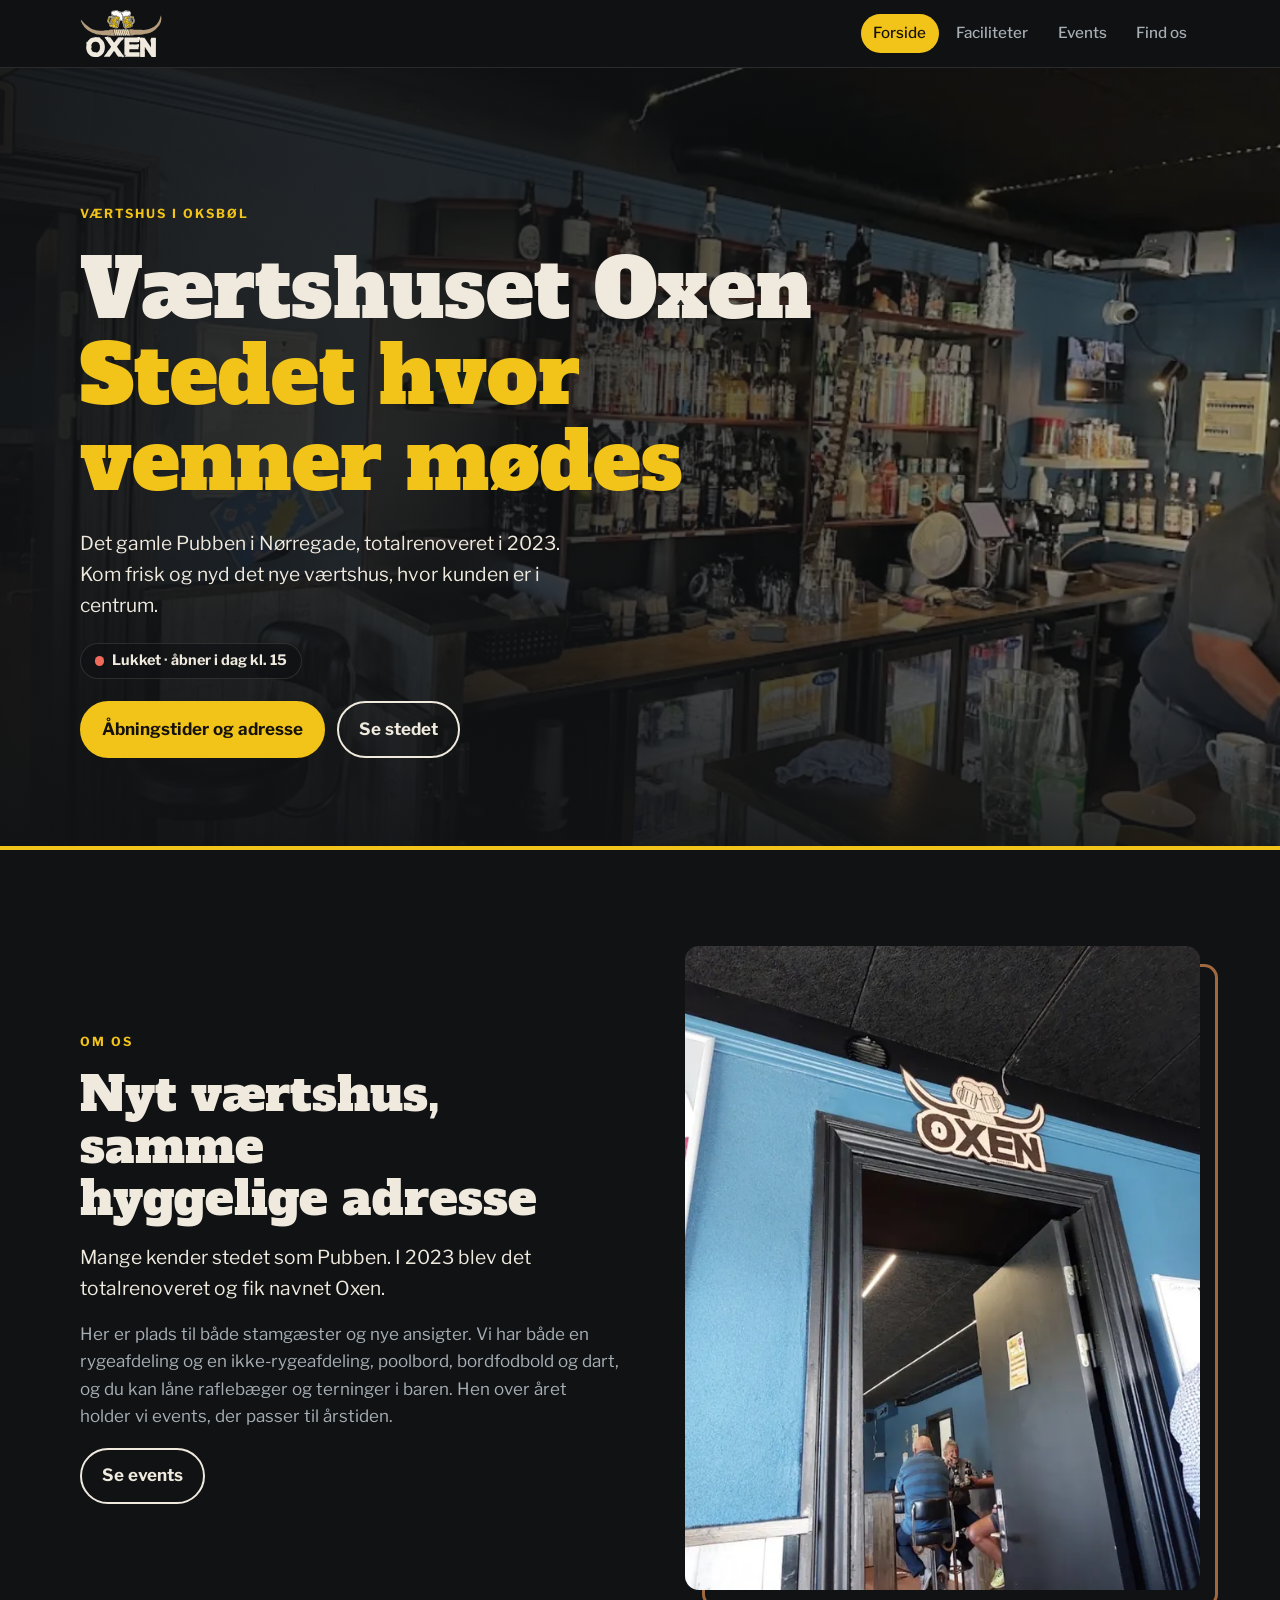
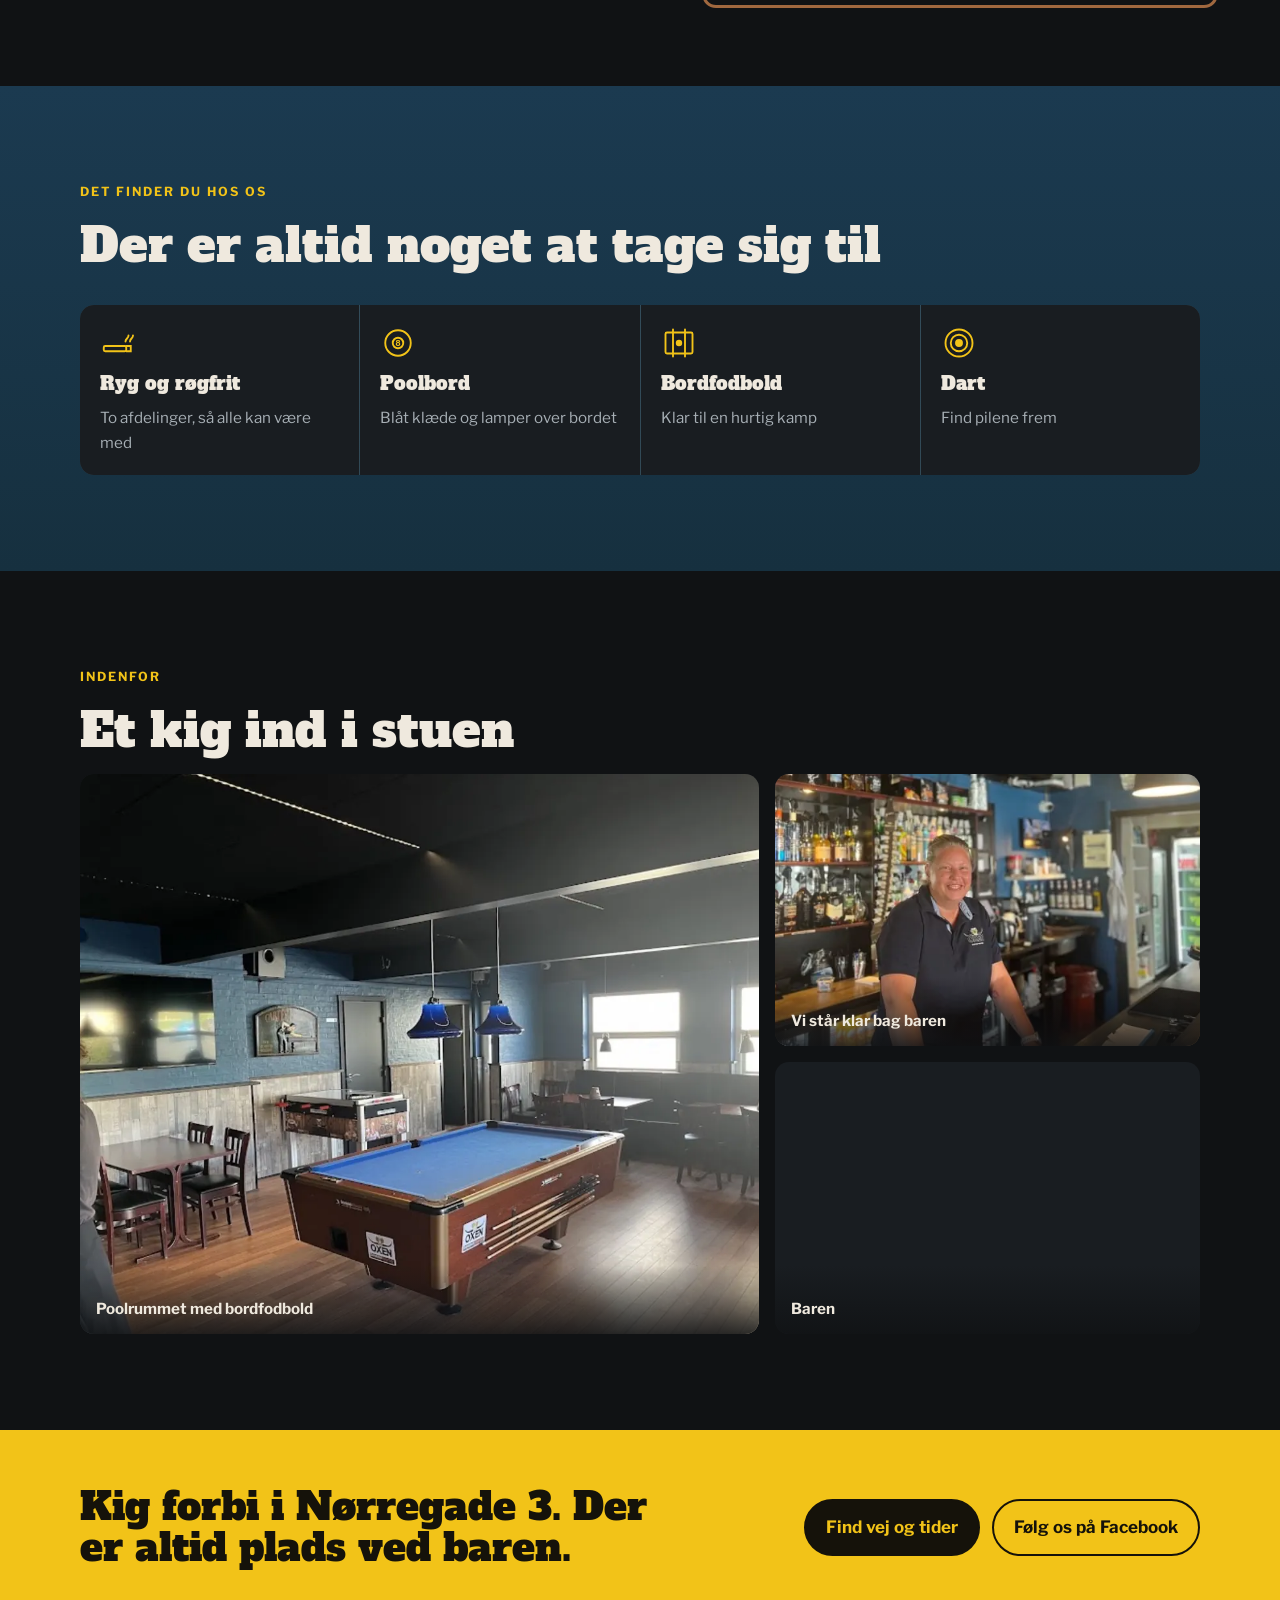
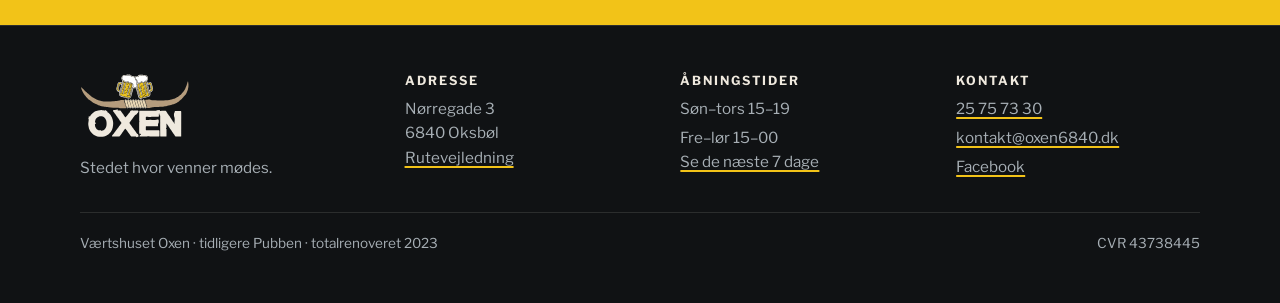
==== commit f0a29ec0: "Nævn raflebæger og terninger til lån Co-Authored-By: Claude Opus 5.5 (1M context) <noreply@anthropic" ====
--- a/index.html
+++ b/index.html
@@ -51,7 +51,7 @@
         <p class="eyebrow">Om os</p>
         <h2>Nyt værtshus, samme hyggelige adresse</h2>
         <p class="lead">Mange kender stedet som Pubben. I 2023 blev det totalrenoveret og fik navnet Oxen.</p>
-        <p class="muted">Her er plads til både stamgæster og nye ansigter. Vi har både en rygeafdeling og en ikke-rygeafdeling, poolbord, bordfodbold og dart. Hen over året holder vi events, der passer til årstiden.</p>
+        <p class="muted">Her er plads til både stamgæster og nye ansigter. Vi har både en rygeafdeling og en ikke-rygeafdeling, poolbord, bordfodbold og dart, og du kan låne raflebæger og terninger i baren. Hen over året holder vi events, der passer til årstiden.</p>
         <div class="actions"><a class="btn" href="events.html">Se events</a></div>
       </div>
       <figure class="photo framed portrait">
--- a/styles.css
+++ b/styles.css
@@ -154,6 +154,18 @@
 .season .when { font-size: .8rem; letter-spacing: .12em; text-transform: uppercase; color: var(--muted); font-weight: 700; }
 .season p { color: var(--muted); }
 
+/* Tidligere events */
+.past { display: grid; grid-template-columns: repeat(2, minmax(0, 1fr)); gap: 1rem; }
+.past figure { margin: 0; position: relative; overflow: hidden; border-radius: var(--radius); aspect-ratio: 4 / 3; max-width: 100%; background: var(--panel); }
+.past img { position: absolute; inset: 0; width: 100%; height: 100%; object-fit: cover; object-position: center 40%; }
+.past figcaption {
+  position: absolute; left: 0; right: 0; bottom: 0; padding: 3rem 1.25rem 1.1rem; display: grid; gap: .1rem;
+  background: linear-gradient(0deg, rgba(16, 18, 20, .92), rgba(16, 18, 20, 0));
+}
+.past figcaption strong { font-family: var(--display); font-weight: 400; font-size: 1.35rem; }
+.past figcaption span { color: var(--muted); font-size: .95rem; }
+@media (max-width: 700px) { .past { grid-template-columns: 1fr; } }
+
 /* Åbningstider, 7 dage */
 .hours { display: grid; gap: 1rem; }
 .hours-head { display: flex; align-items: center; gap: .75rem; flex-wrap: wrap; }
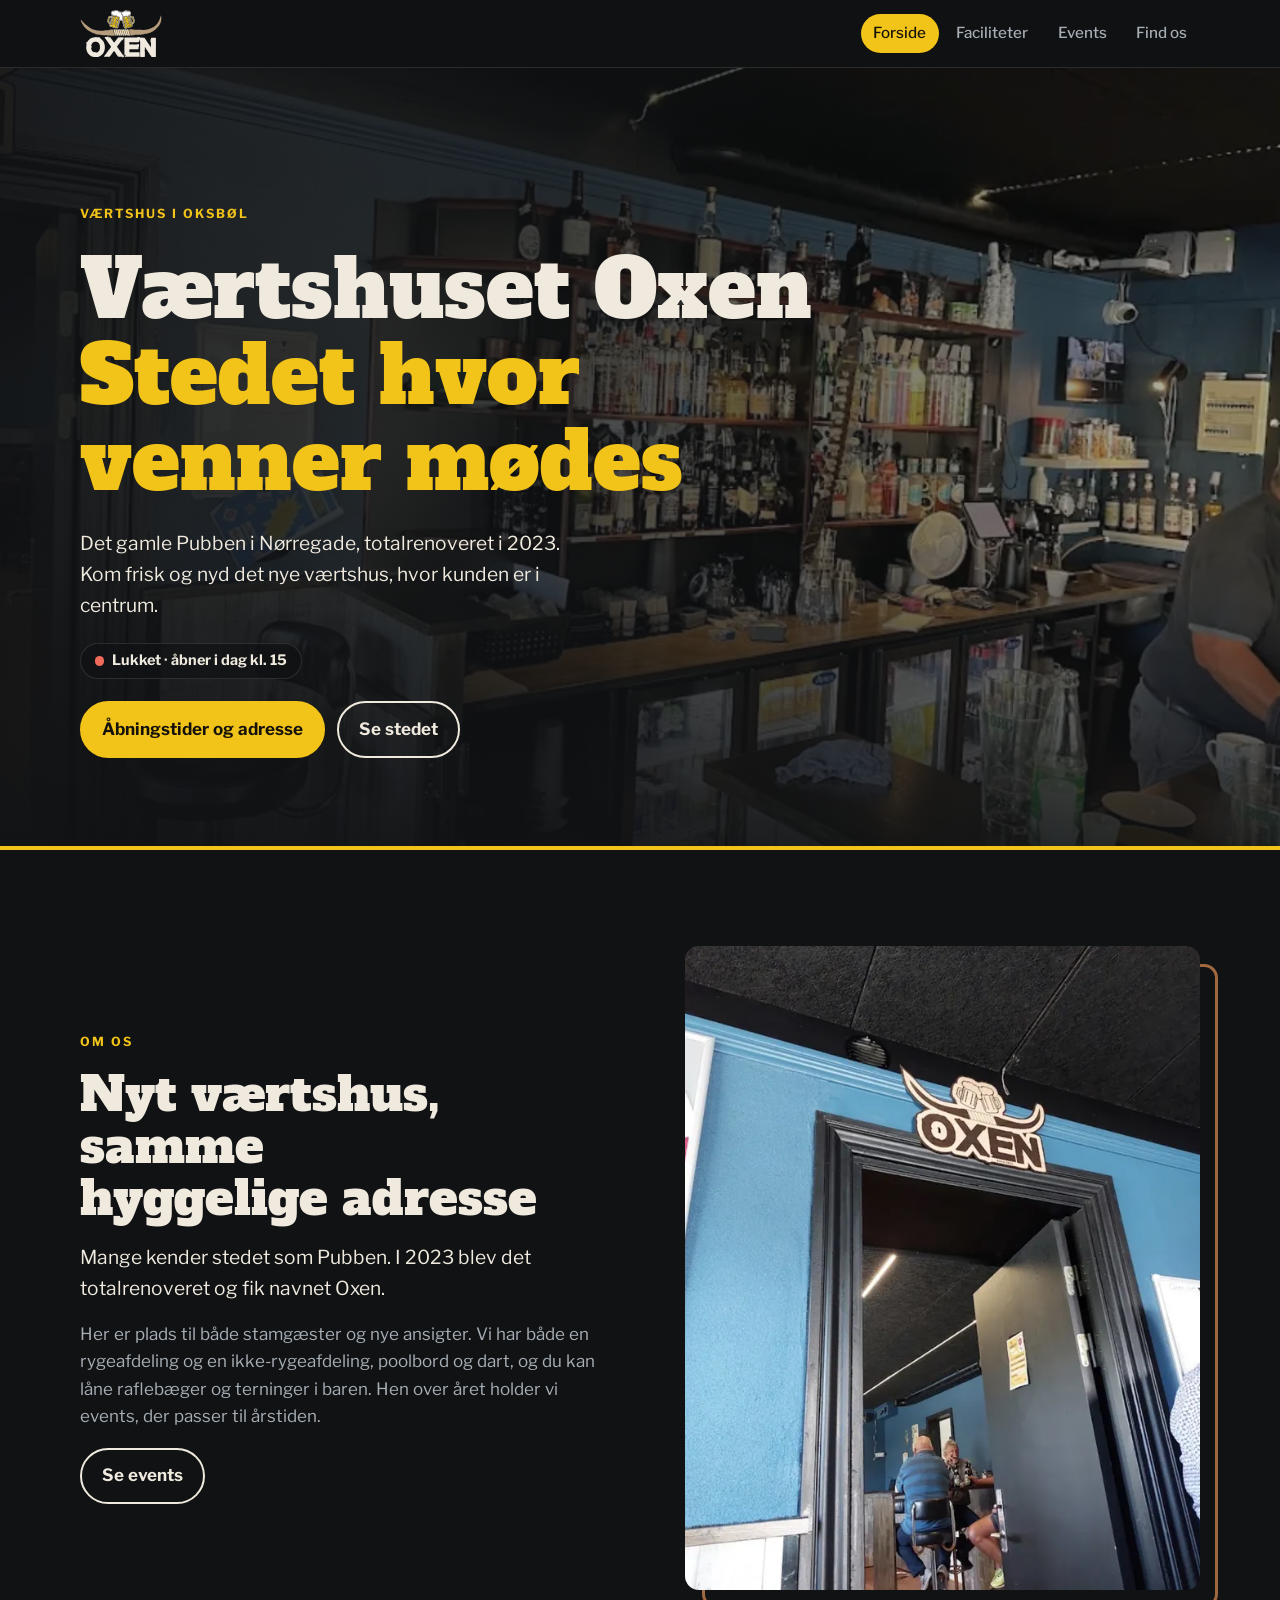
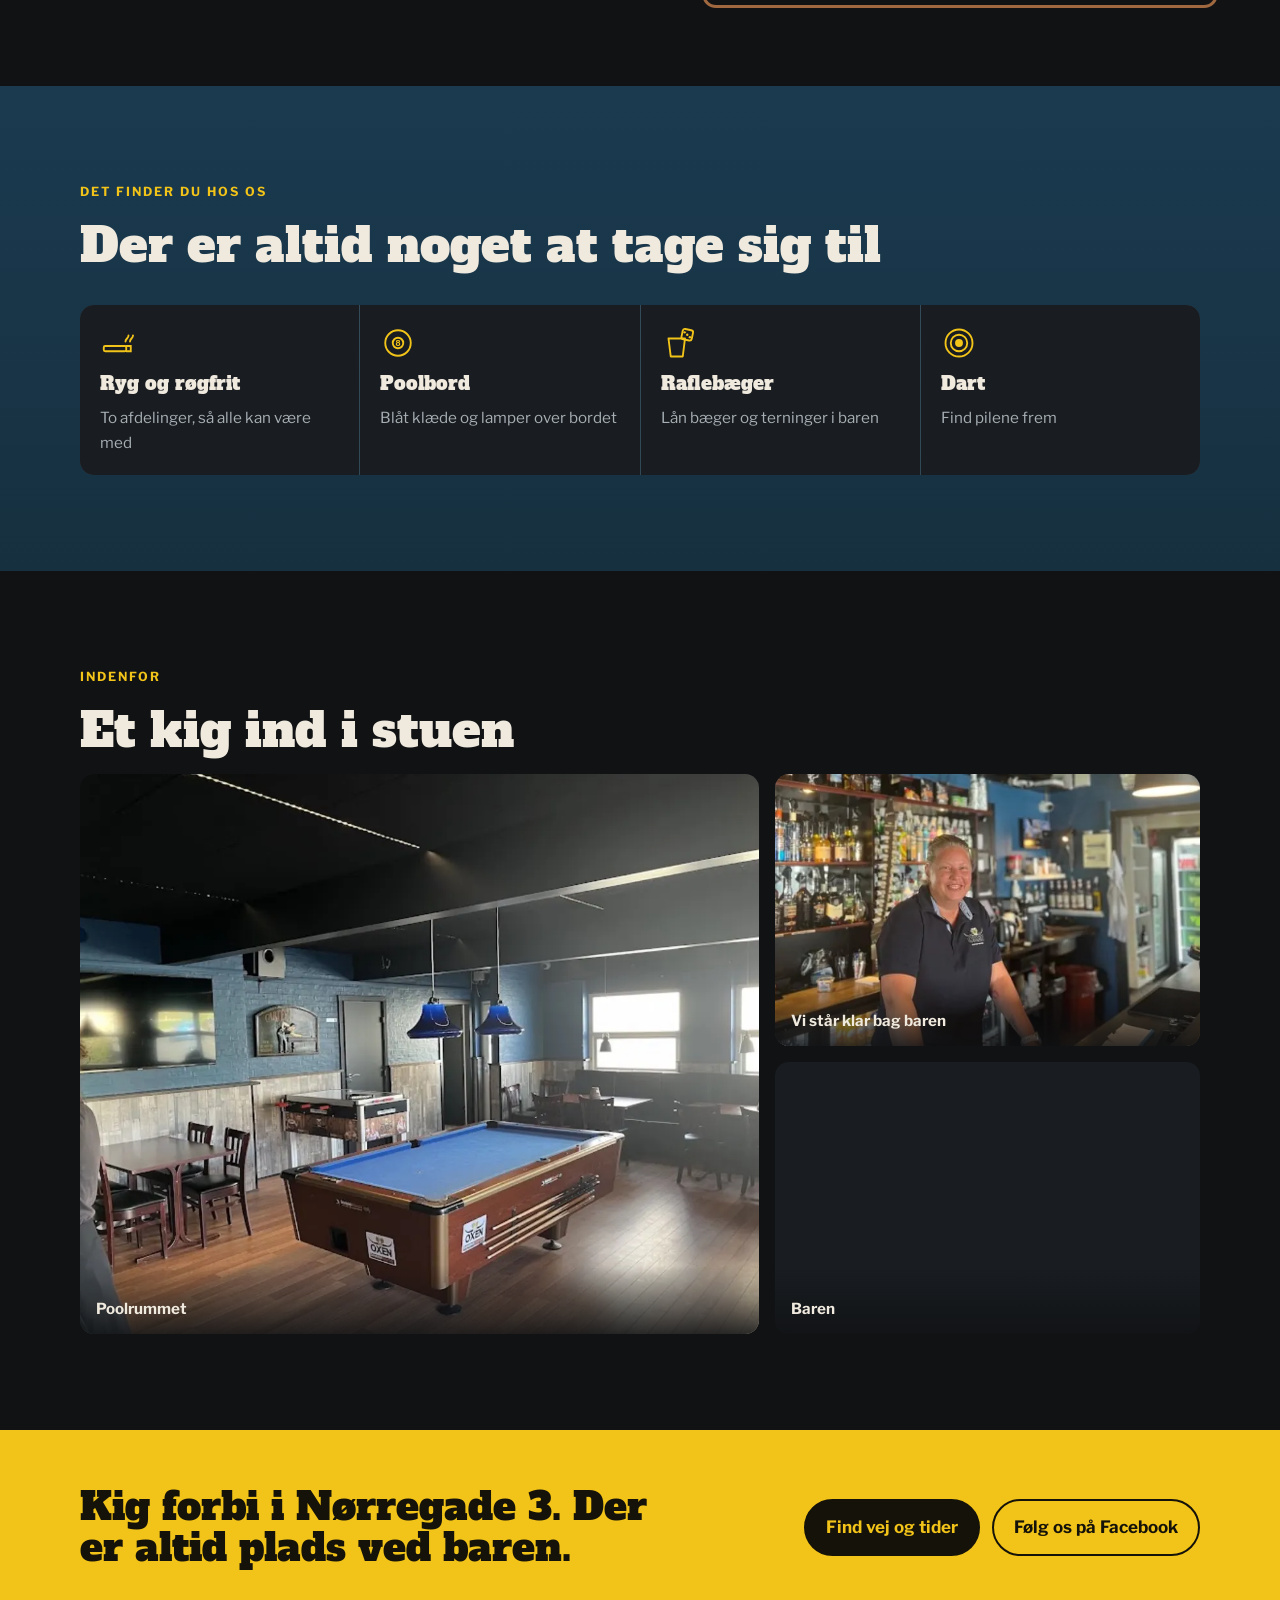
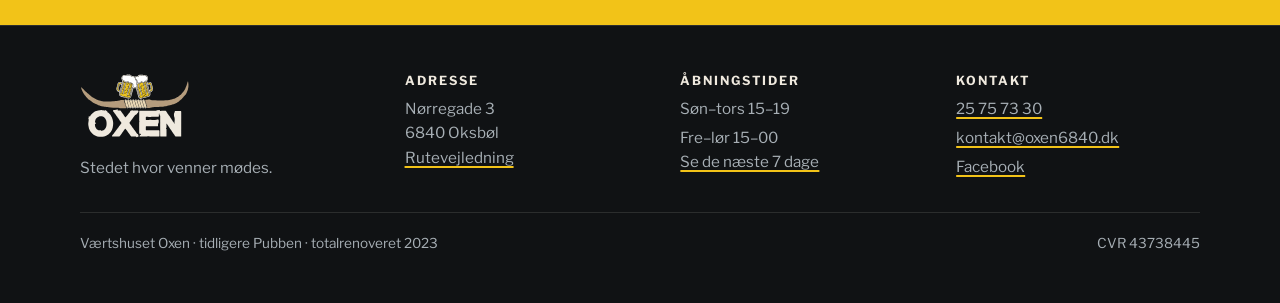
==== commit 735f86c0: "Fjern bordfodbold, som ikke findes mere Raflebæger og terninger tager pladsen i oversigten på forsid" ====
--- a/index.html
+++ b/index.html
@@ -51,7 +51,7 @@
         <p class="eyebrow">Om os</p>
         <h2>Nyt værtshus, samme hyggelige adresse</h2>
         <p class="lead">Mange kender stedet som Pubben. I 2023 blev det totalrenoveret og fik navnet Oxen.</p>
-        <p class="muted">Her er plads til både stamgæster og nye ansigter. Vi har både en rygeafdeling og en ikke-rygeafdeling, poolbord, bordfodbold og dart, og du kan låne raflebæger og terninger i baren. Hen over året holder vi events, der passer til årstiden.</p>
+        <p class="muted">Her er plads til både stamgæster og nye ansigter. Vi har både en rygeafdeling og en ikke-rygeafdeling, poolbord og dart, og du kan låne raflebæger og terninger i baren. Hen over året holder vi events, der passer til årstiden.</p>
         <div class="actions"><a class="btn" href="events.html">Se events</a></div>
       </div>
       <figure class="photo framed portrait">
@@ -68,7 +68,7 @@
     <div class="facts">
       <a class="fact" href="faciliteter.html#ryg"><svg viewBox="0 0 48 48" fill="none" stroke="currentColor" stroke-width="2.5" stroke-linecap="round" aria-hidden="true"><rect x="5" y="28" width="30" height="7" rx="2"/><path d="M35 28h6v7h-6"/><path d="M40 22c0-4 4-4 4-8M34 22c0-4 4-4 4-8"/></svg><strong>Ryg og røgfrit</strong><span>To afdelinger, så alle kan være med</span></a>
       <a class="fact" href="faciliteter.html#spil"><svg viewBox="0 0 48 48" fill="none" stroke="currentColor" stroke-width="2.5" aria-hidden="true"><circle cx="24" cy="24" r="17"/><circle cx="24" cy="24" r="7"/><text x="24" y="28.5" text-anchor="middle" font-size="12" font-family="Arial, sans-serif" font-weight="700" fill="currentColor" stroke="none">8</text></svg><strong>Poolbord</strong><span>Blåt klæde og lamper over bordet</span></a>
-      <a class="fact" href="faciliteter.html#spil"><svg viewBox="0 0 48 48" fill="none" stroke="currentColor" stroke-width="2.5" stroke-linecap="round" aria-hidden="true"><rect x="6" y="10" width="36" height="28" rx="2"/><path d="M16 6v36M32 6v36"/><circle cx="24" cy="24" r="3" fill="currentColor"/></svg><strong>Bordfodbold</strong><span>Klar til en hurtig kamp</span></a>
+      <a class="fact" href="faciliteter.html#spil"><svg viewBox="0 0 48 48" fill="none" stroke="currentColor" stroke-width="2.5" stroke-linejoin="round" aria-hidden="true"><path d="M10 18h22l-3 24H13z"/><rect x="28" y="6" width="14" height="14" rx="3" transform="rotate(12 35 13)"/><circle cx="35" cy="13" r="1.6" fill="currentColor" stroke="none"/><circle cx="31.5" cy="9.8" r="1.6" fill="currentColor" stroke="none"/><circle cx="38.5" cy="16.2" r="1.6" fill="currentColor" stroke="none"/></svg><strong>Raflebæger</strong><span>Lån bæger og terninger i baren</span></a>
       <a class="fact" href="faciliteter.html#spil"><svg viewBox="0 0 48 48" fill="none" stroke="currentColor" stroke-width="2.5" stroke-linecap="round" aria-hidden="true"><circle cx="24" cy="24" r="18"/><circle cx="24" cy="24" r="11"/><circle cx="24" cy="24" r="4" fill="currentColor"/></svg><strong>Dart</strong><span>Find pilene frem</span></a>
     </div>
   </div>
@@ -79,7 +79,7 @@
     <p class="eyebrow">Indenfor</p>
     <h2>Et kig ind i stuen</h2>
     <div class="gallery">
-      <figure class="big"><img src="billeder/poolrum-1179.webp" srcset="billeder/poolrum-640.webp 640w, billeder/poolrum-1179.webp 1179w" sizes="(max-width: 600px) 100vw, 44rem" width="1179" height="865" alt="Poolrummet med poolbord, bordfodbold, borde og stor skærm" loading="lazy" decoding="async"><figcaption>Poolrummet med bordfodbold</figcaption></figure>
+      <figure class="big"><img src="billeder/poolrum-1179.webp" srcset="billeder/poolrum-640.webp 640w, billeder/poolrum-1179.webp 1179w" sizes="(max-width: 600px) 100vw, 44rem" width="1179" height="865" alt="Poolrummet med poolbord, borde og stor skærm" loading="lazy" decoding="async"><figcaption>Poolrummet</figcaption></figure>
       <figure><img src="billeder/bartender-600.webp" width="600" height="338" alt="Smilende bartender bag baren på Oxen" loading="lazy" decoding="async"><figcaption>Vi står klar bag baren</figcaption></figure>
       <figure><img src="billeder/bar-1179.webp" srcset="billeder/bar-640.webp 640w, billeder/bar-1179.webp 1179w" sizes="(max-width: 600px) 100vw, 28rem" width="1179" height="849" alt="Baren med hylder fulde af flasker" loading="lazy" decoding="async"><figcaption>Baren</figcaption></figure>
     </div>
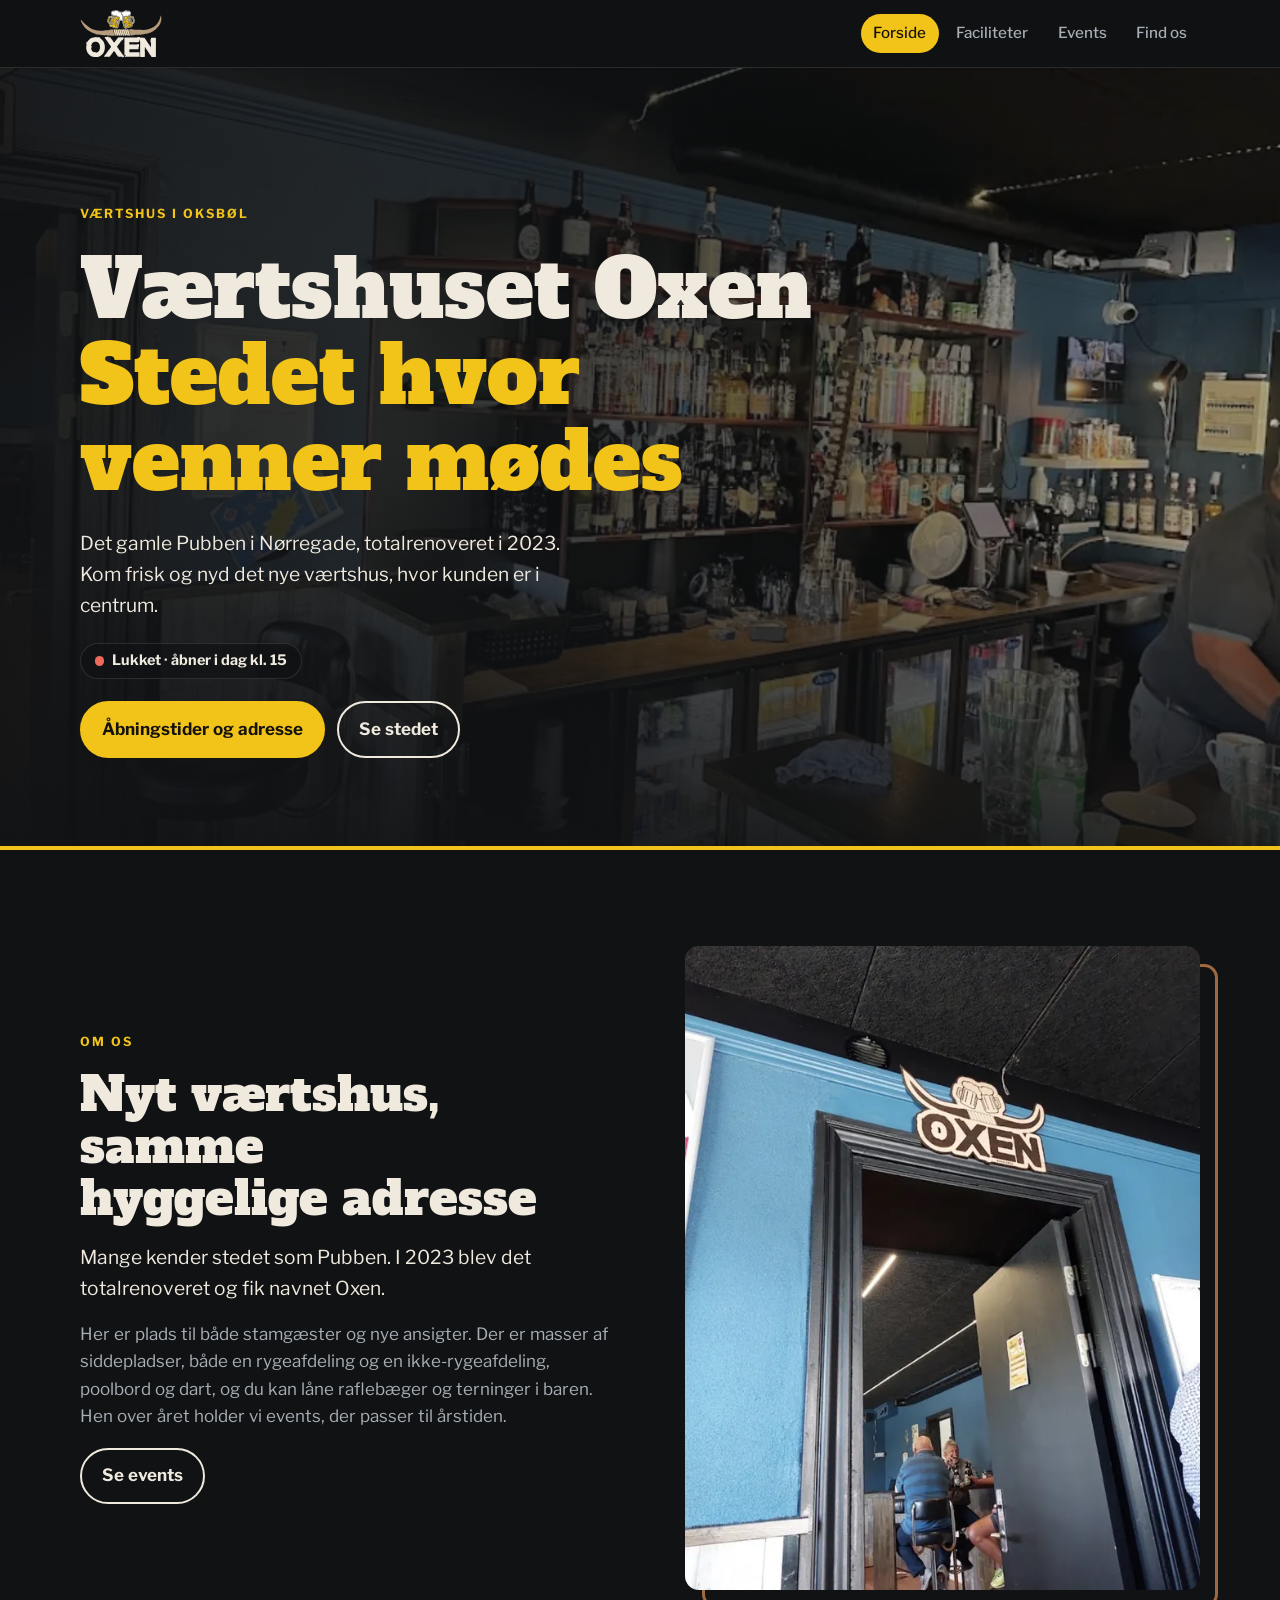
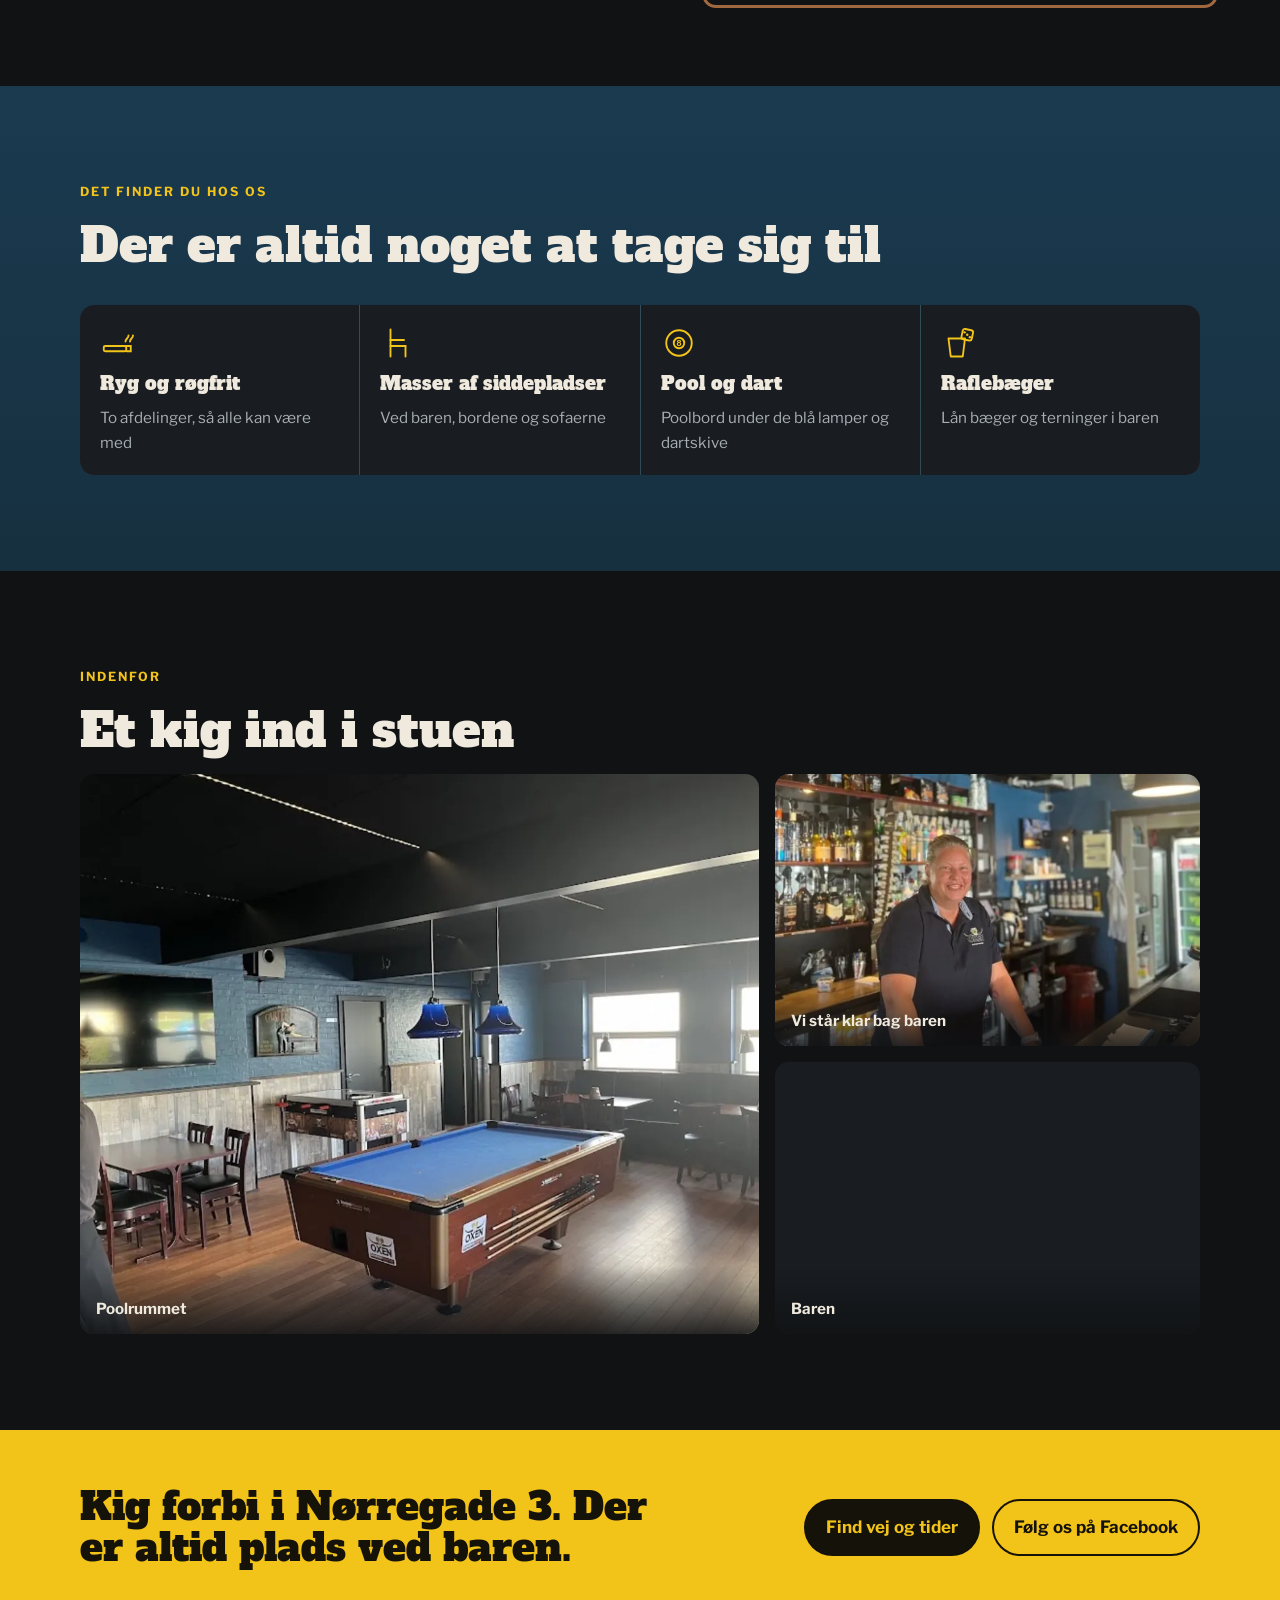
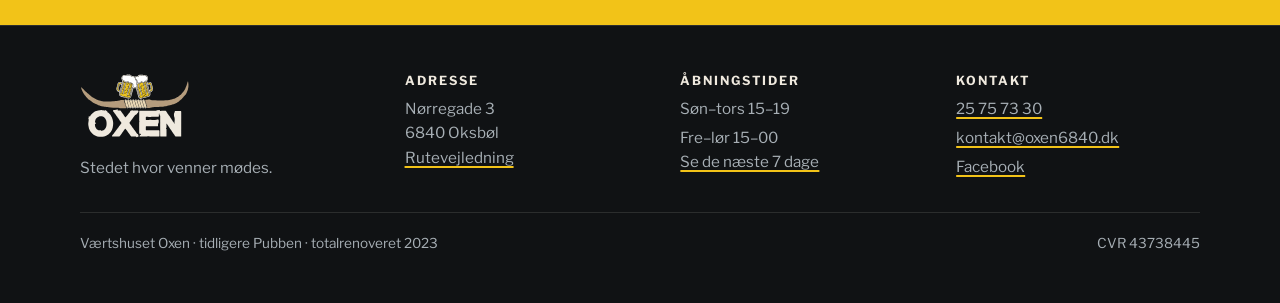
==== commit d3217cb3: "Fremhæv at der er masser af siddepladser Co-Authored-By: Claude Opus 5.5 (1M context) <noreply@anthr" ====
--- a/index.html
+++ b/index.html
@@ -51,7 +51,7 @@
         <p class="eyebrow">Om os</p>
         <h2>Nyt værtshus, samme hyggelige adresse</h2>
         <p class="lead">Mange kender stedet som Pubben. I 2023 blev det totalrenoveret og fik navnet Oxen.</p>
-        <p class="muted">Her er plads til både stamgæster og nye ansigter. Vi har både en rygeafdeling og en ikke-rygeafdeling, poolbord og dart, og du kan låne raflebæger og terninger i baren. Hen over året holder vi events, der passer til årstiden.</p>
+        <p class="muted">Her er plads til både stamgæster og nye ansigter. Der er masser af siddepladser, både en rygeafdeling og en ikke-rygeafdeling, poolbord og dart, og du kan låne raflebæger og terninger i baren. Hen over året holder vi events, der passer til årstiden.</p>
         <div class="actions"><a class="btn" href="events.html">Se events</a></div>
       </div>
       <figure class="photo framed portrait">
@@ -67,9 +67,9 @@
     <h2>Der er altid noget at tage sig til</h2>
     <div class="facts">
       <a class="fact" href="faciliteter.html#ryg"><svg viewBox="0 0 48 48" fill="none" stroke="currentColor" stroke-width="2.5" stroke-linecap="round" aria-hidden="true"><rect x="5" y="28" width="30" height="7" rx="2"/><path d="M35 28h6v7h-6"/><path d="M40 22c0-4 4-4 4-8M34 22c0-4 4-4 4-8"/></svg><strong>Ryg og røgfrit</strong><span>To afdelinger, så alle kan være med</span></a>
-      <a class="fact" href="faciliteter.html#spil"><svg viewBox="0 0 48 48" fill="none" stroke="currentColor" stroke-width="2.5" aria-hidden="true"><circle cx="24" cy="24" r="17"/><circle cx="24" cy="24" r="7"/><text x="24" y="28.5" text-anchor="middle" font-size="12" font-family="Arial, sans-serif" font-weight="700" fill="currentColor" stroke="none">8</text></svg><strong>Poolbord</strong><span>Blåt klæde og lamper over bordet</span></a>
+      <a class="fact" href="faciliteter.html#ryg"><svg viewBox="0 0 48 48" fill="none" stroke="currentColor" stroke-width="2.5" stroke-linecap="round" stroke-linejoin="round" aria-hidden="true"><path d="M14 6v22h20"/><path d="M14 28v14M34 28v14M14 20h18"/></svg><strong>Masser af siddepladser</strong><span>Ved baren, bordene og sofaerne</span></a>
+      <a class="fact" href="faciliteter.html#spil"><svg viewBox="0 0 48 48" fill="none" stroke="currentColor" stroke-width="2.5" aria-hidden="true"><circle cx="24" cy="24" r="17"/><circle cx="24" cy="24" r="7"/><text x="24" y="28.5" text-anchor="middle" font-size="12" font-family="Arial, sans-serif" font-weight="700" fill="currentColor" stroke="none">8</text></svg><strong>Pool og dart</strong><span>Poolbord under de blå lamper og dartskive</span></a>
       <a class="fact" href="faciliteter.html#spil"><svg viewBox="0 0 48 48" fill="none" stroke="currentColor" stroke-width="2.5" stroke-linejoin="round" aria-hidden="true"><path d="M10 18h22l-3 24H13z"/><rect x="28" y="6" width="14" height="14" rx="3" transform="rotate(12 35 13)"/><circle cx="35" cy="13" r="1.6" fill="currentColor" stroke="none"/><circle cx="31.5" cy="9.8" r="1.6" fill="currentColor" stroke="none"/><circle cx="38.5" cy="16.2" r="1.6" fill="currentColor" stroke="none"/></svg><strong>Raflebæger</strong><span>Lån bæger og terninger i baren</span></a>
-      <a class="fact" href="faciliteter.html#spil"><svg viewBox="0 0 48 48" fill="none" stroke="currentColor" stroke-width="2.5" stroke-linecap="round" aria-hidden="true"><circle cx="24" cy="24" r="18"/><circle cx="24" cy="24" r="11"/><circle cx="24" cy="24" r="4" fill="currentColor"/></svg><strong>Dart</strong><span>Find pilene frem</span></a>
     </div>
   </div>
 </section>
--- a/styles.css
+++ b/styles.css
@@ -146,6 +146,7 @@
 }
 .card svg { width: 3rem; height: 3rem; color: var(--gold); }
 .cards.one { grid-template-columns: 1fr; }
+.cards.three { grid-template-columns: repeat(3, minmax(0, 1fr)); }
 .card p { color: var(--muted); margin-top: .3rem; }
 
 /* Årstider */
@@ -205,6 +206,7 @@
   .split.reverse > :first-child { order: 0; }
   .facts { grid-template-columns: repeat(2, minmax(0, 1fr)); }
   .seasons { grid-template-columns: repeat(2, minmax(0, 1fr)); }
+  .cards.three { grid-template-columns: 1fr; }
   .info { grid-template-columns: 1fr; }
   .site-footer .wrap { grid-template-columns: 1fr 1fr; }
   .days { grid-template-columns: 1fr; }
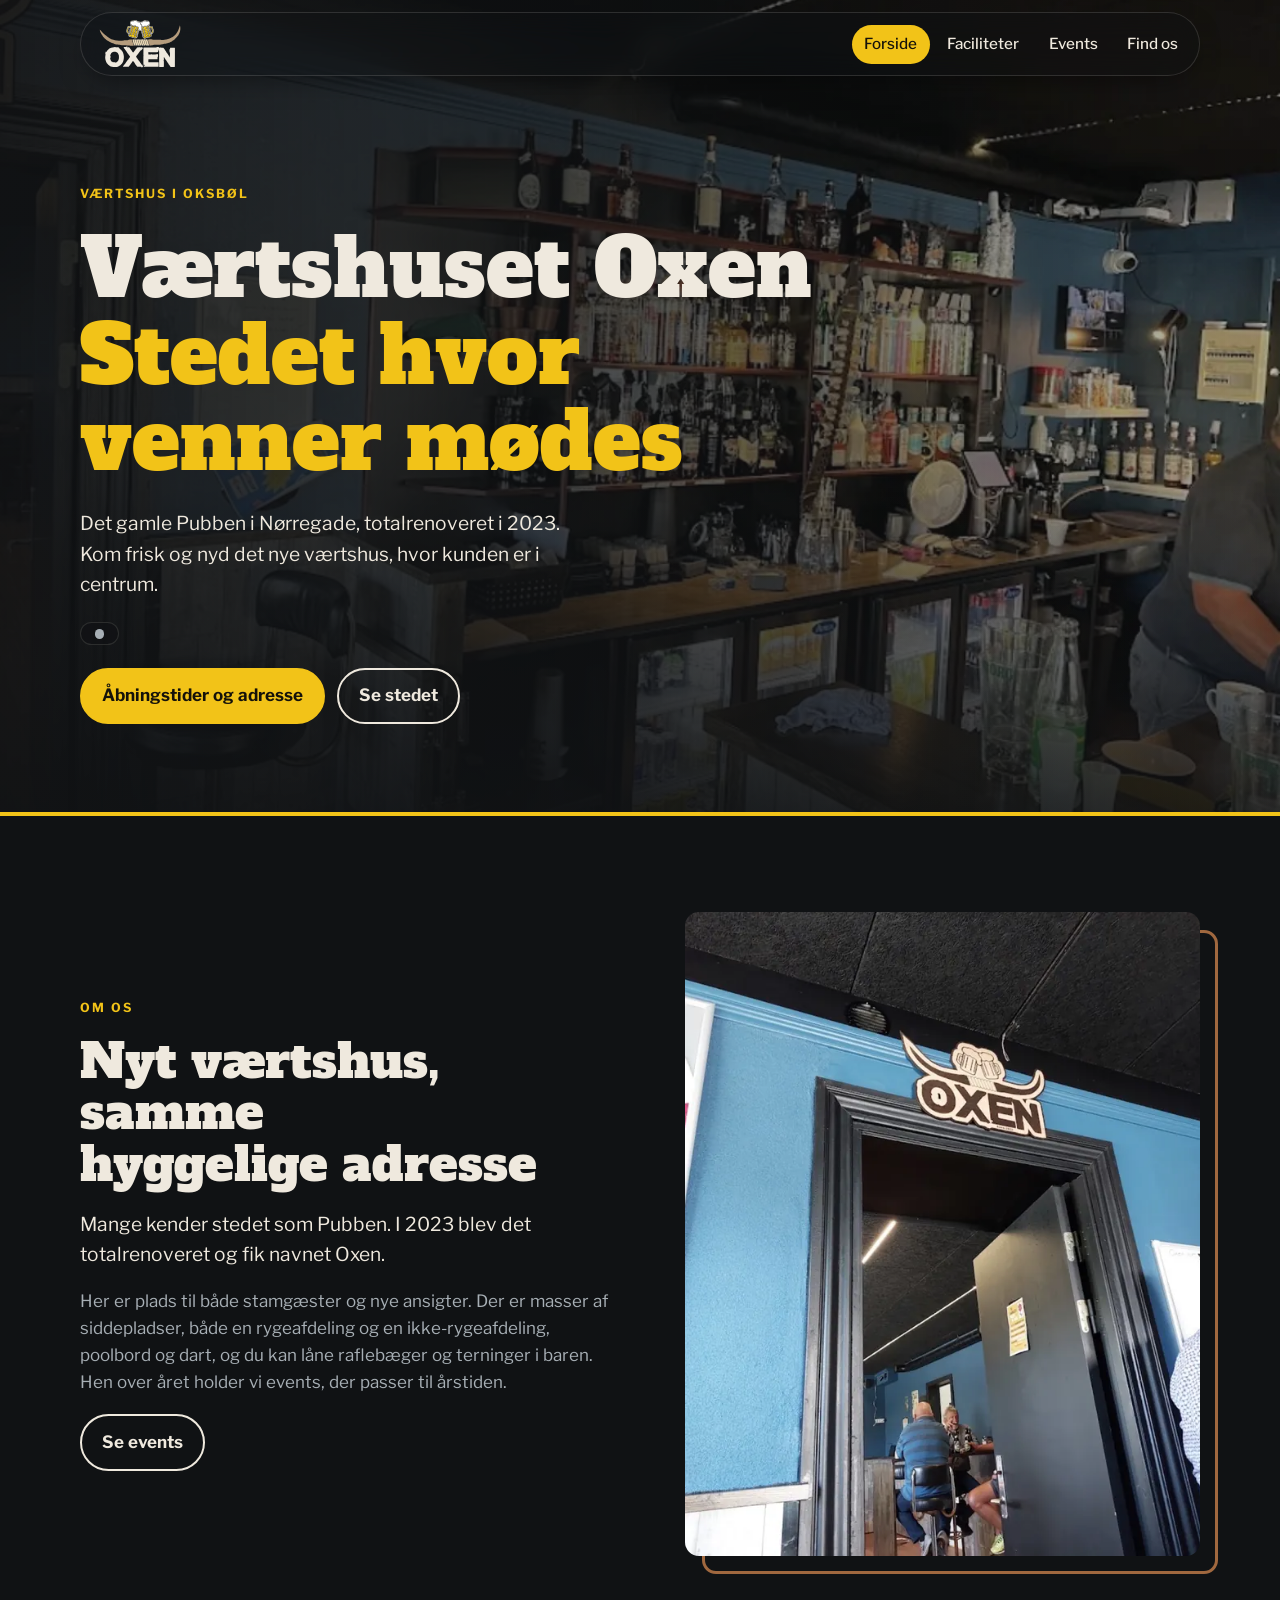
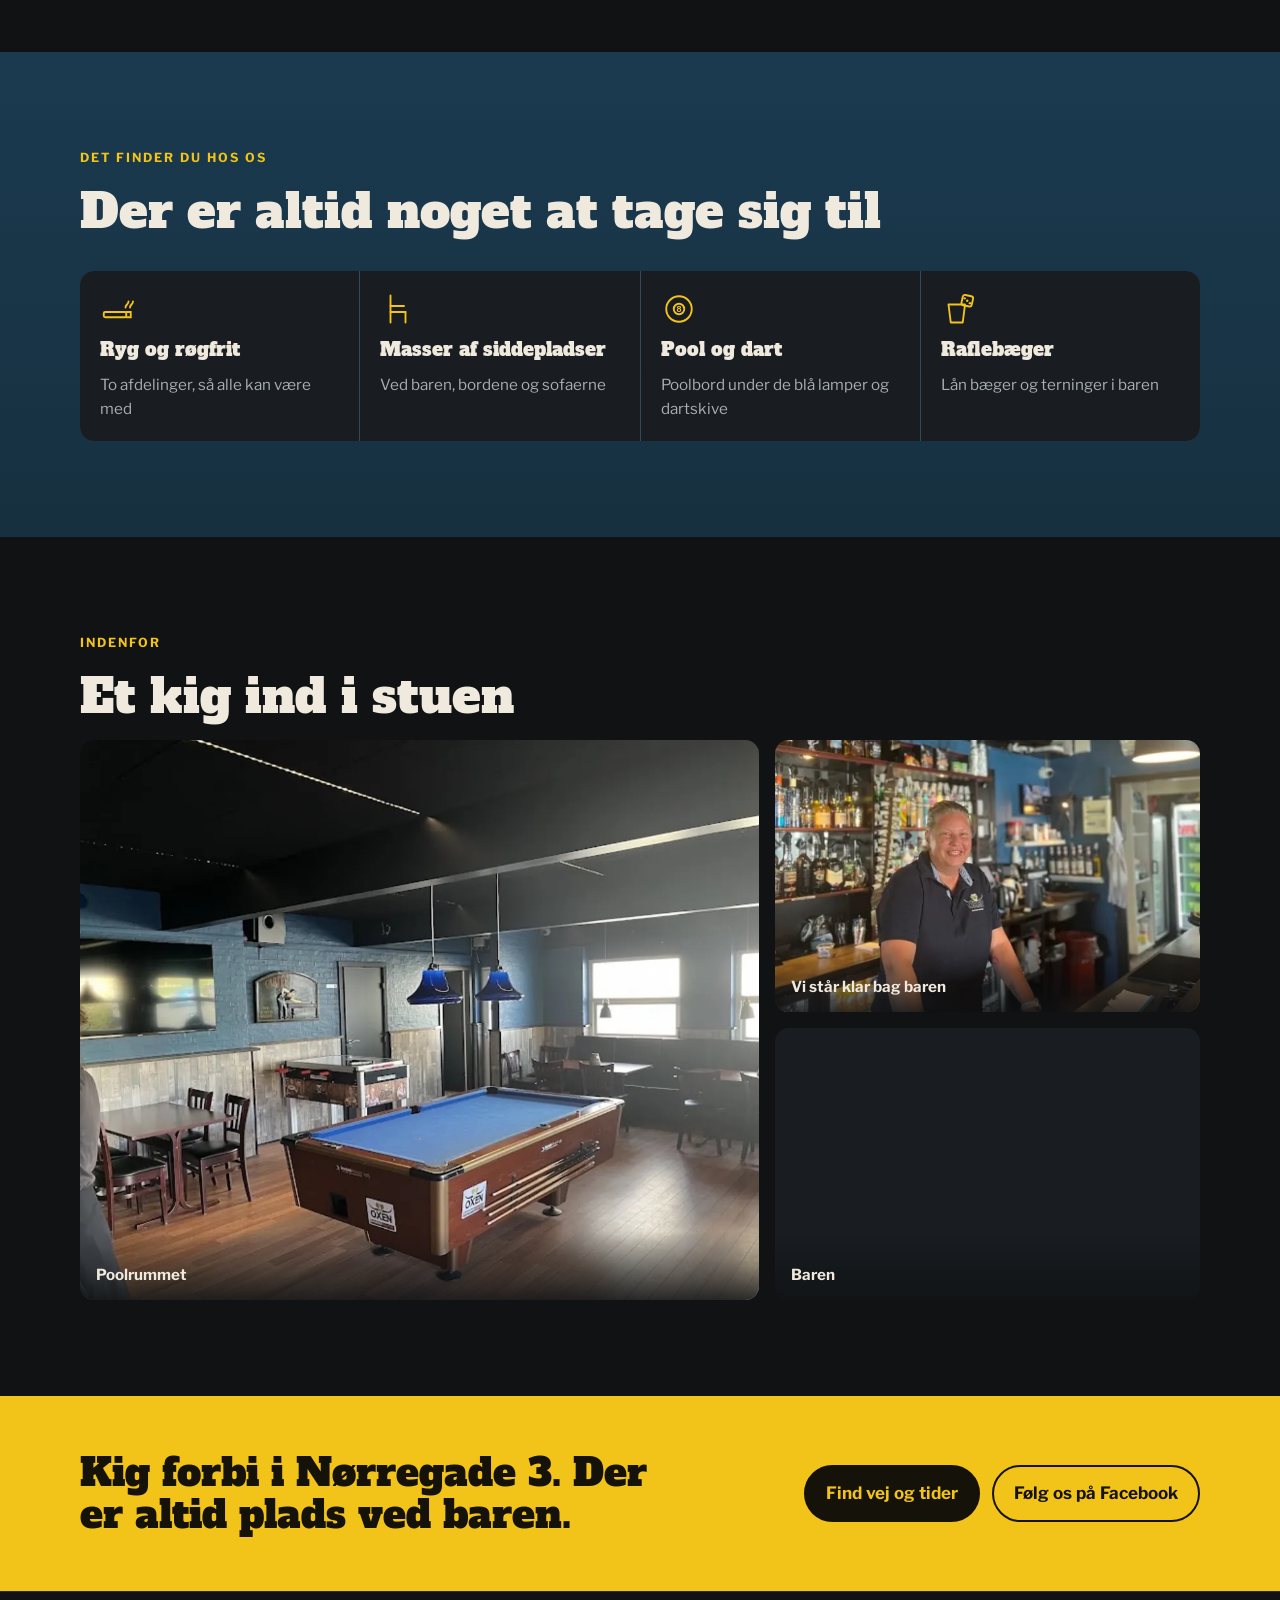
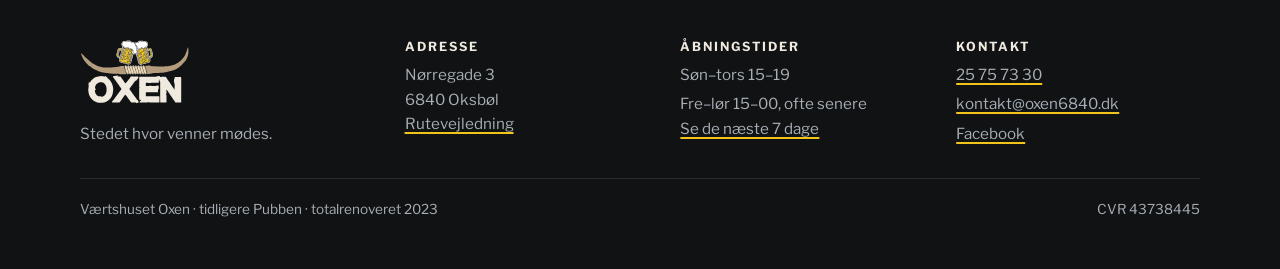
==== commit 23161df4: "Vis at der ofte er åbent senere fredag og lørdag Fredag og lørdag står nu som 15–00+ med "Ofte sener" ====
--- a/index.html
+++ b/index.html
@@ -110,7 +110,7 @@
     </div>
     <div>
       <h3>Åbningstider</h3>
-      <ul><li>Søn–tors 15–19</li><li>Fre–lør 15–00</li></ul>
+      <ul><li>Søn–tors 15–19</li><li>Fre–lør 15–00, ofte senere</li></ul>
       <p><a href="find-os.html">Se de næste 7 dage</a></p>
     </div>
     <div>
--- a/styles.css
+++ b/styles.css
@@ -24,7 +24,7 @@
 }
 
 * { box-sizing: border-box; }
-html { -webkit-text-size-adjust: 100%; scroll-behavior: smooth; }
+html { -webkit-text-size-adjust: 100%; scroll-behavior: smooth; scroll-padding-top: 6rem; }
 body {
   margin: 0;
   background: var(--bg);
@@ -53,20 +53,28 @@
 .muted { color: var(--muted); }
 .stack { display: grid; gap: 1.1rem; align-content: start; }
 
-/* Header */
+/* Header: svævende, gennemsigtig bjælke oven på fotoet */
 .site-header {
-  position: sticky; top: env(safe-area-inset-top, 0px); z-index: 20;
-  background: rgba(16, 18, 20, .88);
-  backdrop-filter: blur(10px); -webkit-backdrop-filter: blur(10px);
-  border-bottom: 1px solid var(--line);
+  position: fixed; top: calc(env(safe-area-inset-top, 0px) + .75rem); left: 0; right: 0; z-index: 20;
+  padding-left: max(12px, env(safe-area-inset-left, 0px));
+  padding-right: max(12px, env(safe-area-inset-right, 0px));
+  pointer-events: none;
 }
 body::before { content: ""; position: fixed; inset: 0 0 auto; height: env(safe-area-inset-top, 0px); z-index: 30; background: var(--bg); }
-.site-header .wrap { display: flex; align-items: center; justify-content: space-between; gap: .75rem 1.5rem; padding-block: .6rem; flex-wrap: wrap; }
+.site-header .wrap {
+  pointer-events: auto;
+  display: flex; align-items: center; justify-content: space-between; gap: .5rem 1.5rem; flex-wrap: wrap;
+  max-width: 70rem; padding: .45rem .5rem .45rem 1.1rem;
+  background: rgba(16, 18, 20, .42);
+  backdrop-filter: blur(14px) saturate(1.4); -webkit-backdrop-filter: blur(14px) saturate(1.4);
+  border: 1px solid rgba(239, 233, 222, .14); border-radius: 999px;
+  box-shadow: 0 10px 30px -12px rgba(0, 0, 0, .6);
+}
 .brand { color: var(--logo-ink); line-height: 0; display: block; }
 .brand svg { height: 48px; width: auto; display: block; }
 .menu { list-style: none; display: flex; gap: .25rem; margin: 0; padding: 0; flex-wrap: wrap; }
-.menu a { display: block; padding: .45rem .8rem; border-radius: 999px; text-decoration: none; font-weight: 500; font-size: .95rem; color: var(--muted); }
-.menu a:hover { color: var(--paper); background: var(--panel-2); }
+.menu a { display: block; padding: .45rem .8rem; border-radius: 999px; text-decoration: none; font-weight: 500; font-size: .95rem; color: var(--paper); }
+.menu a:hover { color: var(--paper); background: rgba(239, 233, 222, .1); }
 .menu a[aria-current="page"] { color: var(--gold-ink); background: var(--gold); }
 
 /* Knapper og chips */
@@ -96,9 +104,9 @@
   background: linear-gradient(90deg, rgba(16, 18, 20, .94) 0%, rgba(16, 18, 20, .78) 45%, rgba(16, 18, 20, .25) 100%),
               linear-gradient(0deg, rgba(16, 18, 20, .8) 0%, rgba(16, 18, 20, 0) 40%);
 }
-.hero .wrap { padding-block: clamp(4rem, 12vw, 8.5rem) clamp(3rem, 8vw, 5.5rem); display: grid; gap: 1.4rem; justify-items: start; }
+.hero .wrap { padding-block: calc(5.5rem + clamp(2rem, 9vw, 6rem)) clamp(3rem, 8vw, 5.5rem); display: grid; gap: 1.4rem; justify-items: start; }
 .hero h1 span { display: block; color: var(--gold); }
-.hero.small .wrap { padding-block: clamp(3rem, 9vw, 6rem) clamp(2.5rem, 6vw, 4rem); }
+.hero.small .wrap { padding-block: calc(5.5rem + clamp(1.5rem, 6vw, 4rem)) clamp(2.5rem, 6vw, 4rem); }
 .hero.small h1 { font-size: clamp(2.3rem, 6vw, 4rem); }
 
 /* Sektioner */
@@ -218,8 +226,11 @@
   .gallery { grid-template-columns: 1fr; grid-template-rows: none; grid-auto-rows: 14rem; }
   .gallery .big { grid-row: auto; }
   .cards { grid-template-columns: 1fr; }
-  .brand svg { height: 40px; }
-  .menu a { padding: .4rem .6rem; font-size: .9rem; }
+  .brand svg { height: 38px; }
+  .site-header .wrap { padding: .35rem .35rem .35rem .85rem; flex-wrap: nowrap; column-gap: .5rem; }
+  .menu { flex-wrap: nowrap; gap: 0; }
+  .menu a { padding: .4rem .55rem; font-size: .88rem; white-space: nowrap; }
+  .menu li:first-child { display: none; } /* logoet fører til forsiden */
   .photo.framed::before { inset: .7rem -.7rem -.7rem .7rem; }
   .photo.framed { margin-right: .7rem; }
   .site-footer .wrap { grid-template-columns: 1fr; }
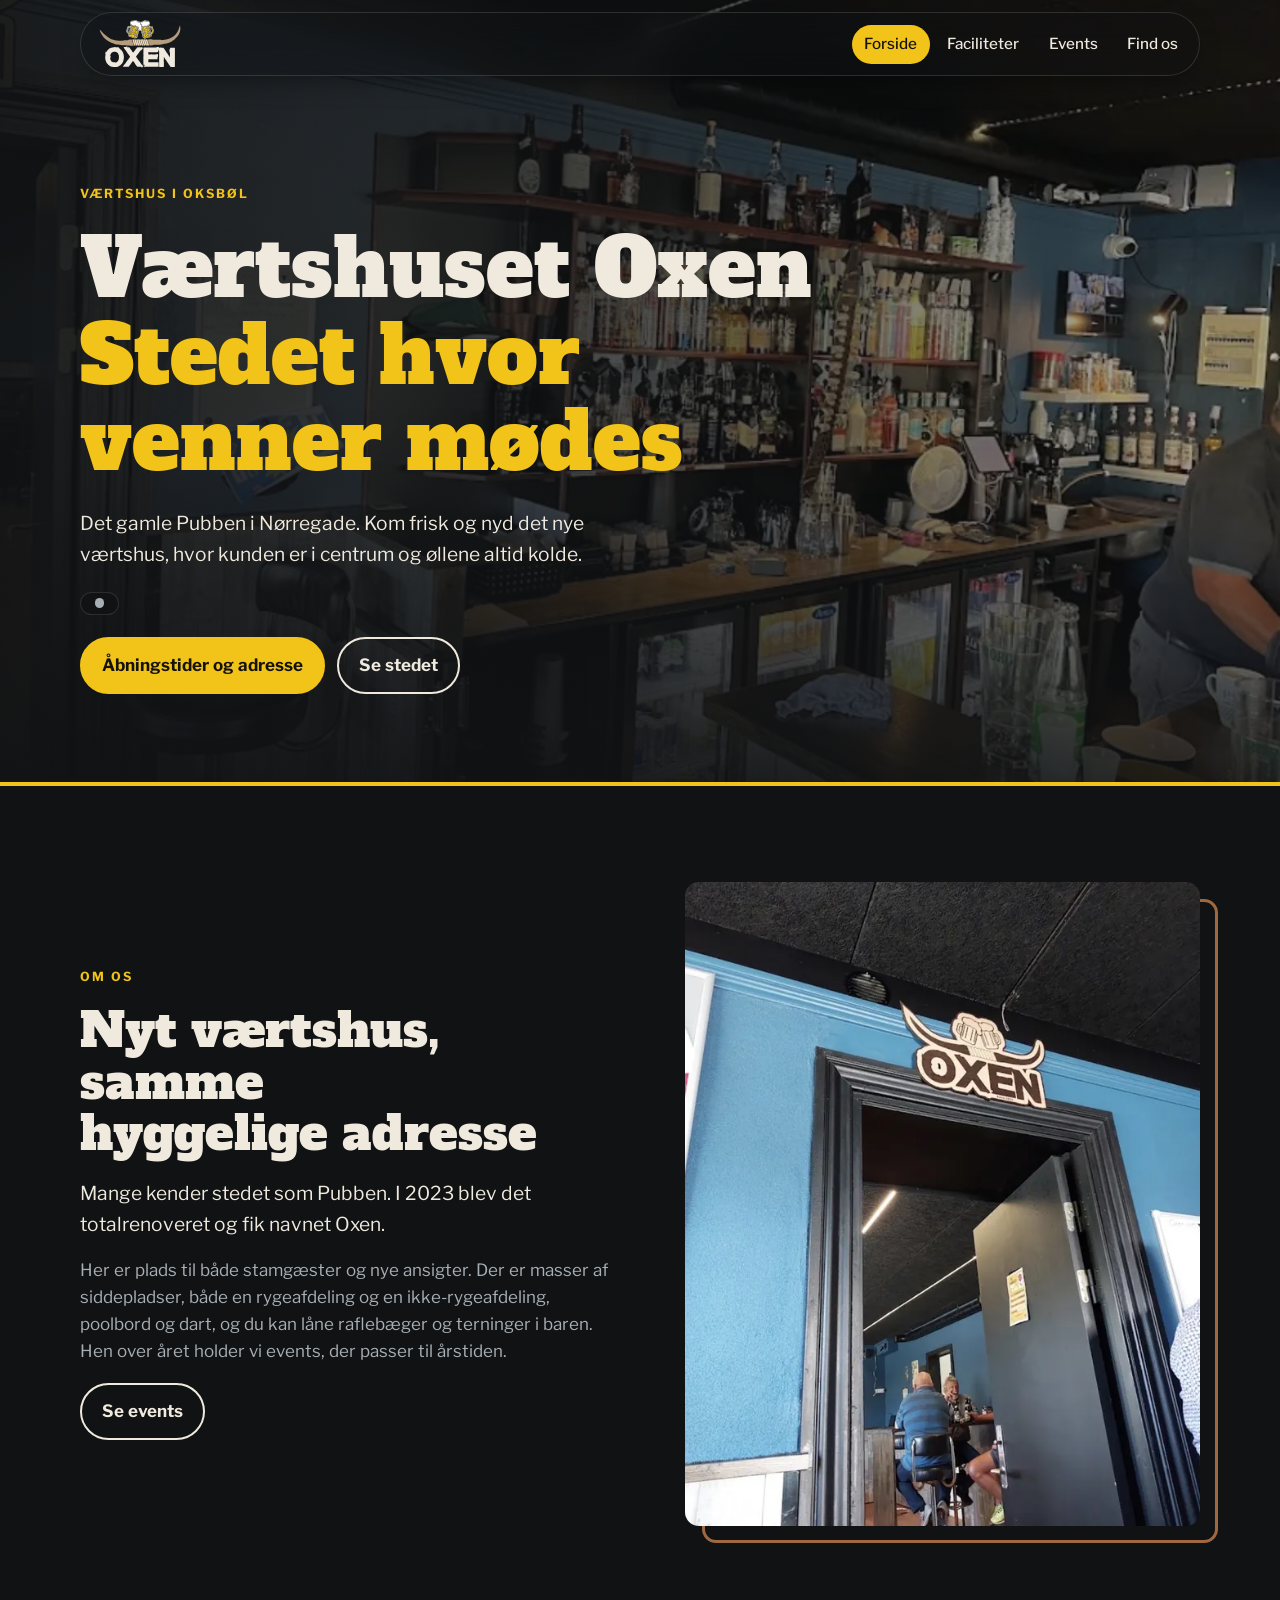
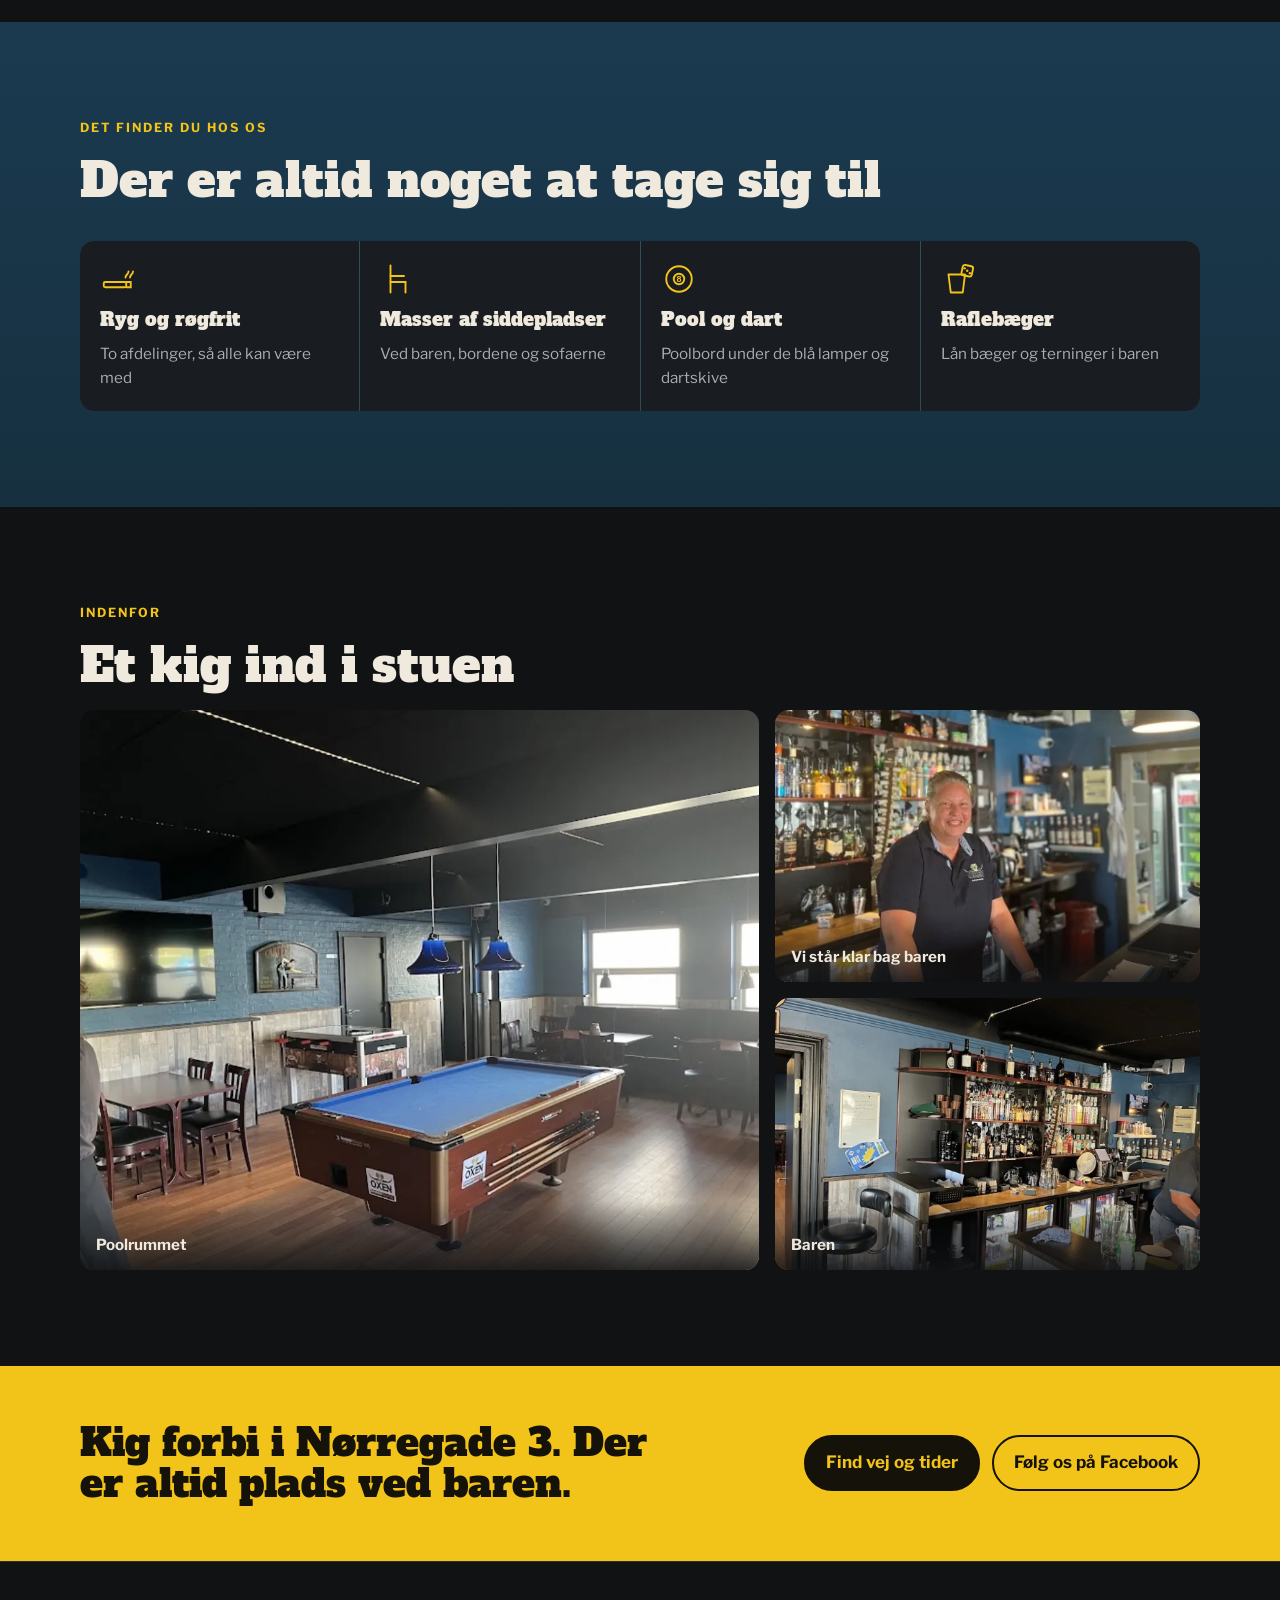
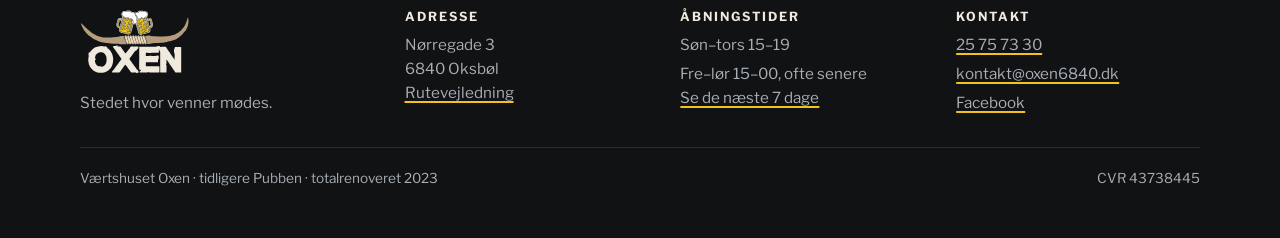
==== commit e4fb9c58: "Ny tekst under overskriften på forsiden Co-Authored-By: Claude Opus 5.5 (1M context) <noreply@anthro" ====
--- a/index.html
+++ b/index.html
@@ -35,7 +35,7 @@
   <div class="wrap">
     <p class="eyebrow">Værtshus i Oksbøl</p>
     <h1>Værtshuset Oxen <span>Stedet hvor venner mødes</span></h1>
-    <p class="lead">Det gamle Pubben i Nørregade, totalrenoveret i 2023. Kom frisk og nyd det nye værtshus, hvor kunden er i centrum.</p>
+    <p class="lead">Det gamle Pubben i Nørregade. Kom frisk og nyd det nye værtshus, hvor kunden er i centrum og øllene altid kolde.</p>
     <p class="status" data-status hidden></p>
     <div class="actions">
       <a class="btn primary" href="find-os.html">Åbningstider og adresse</a>
